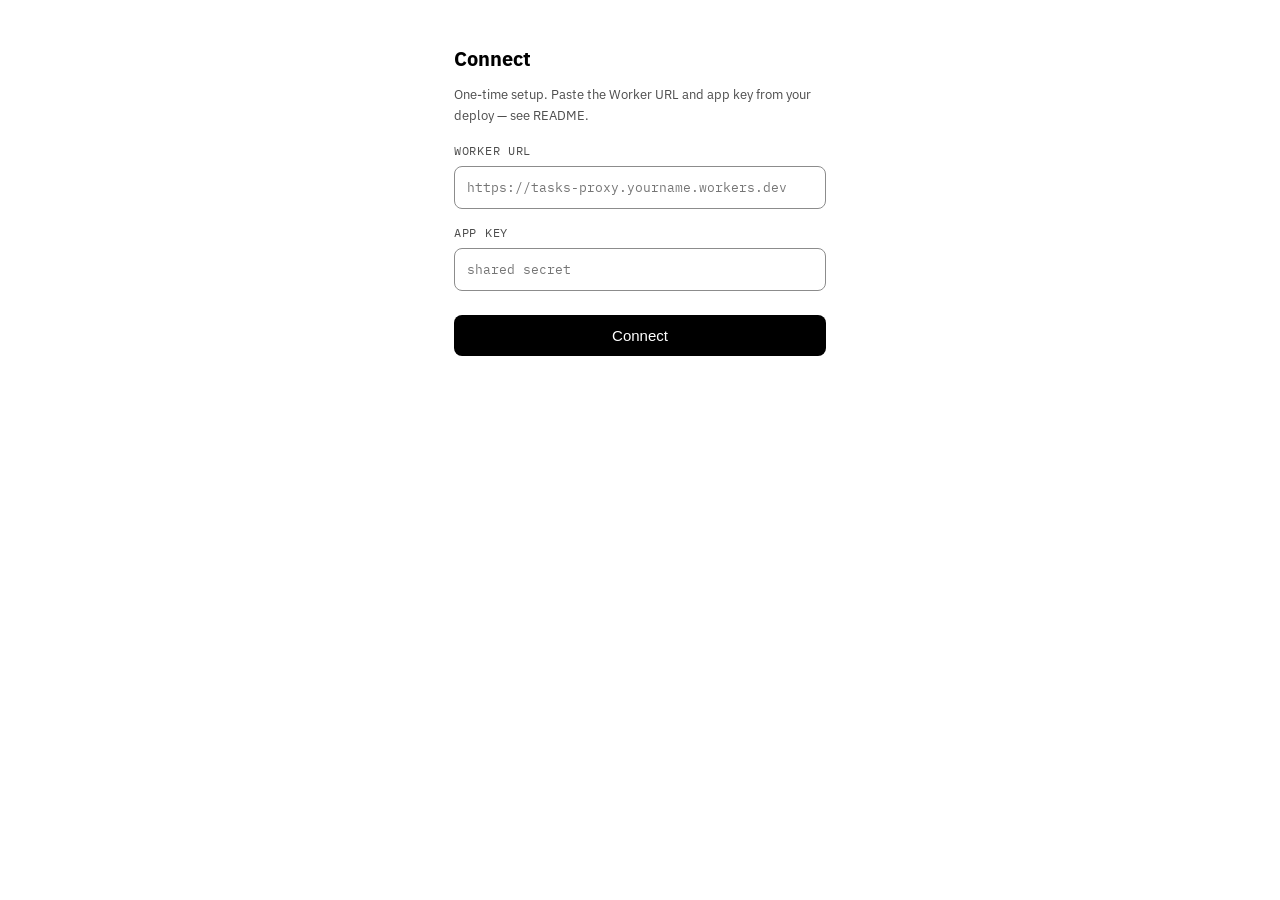
==== index.html @ 34285898 "Rename app Carpe -> Notch (sw v40) Display strings, NOTCH POINT badge and related class/identifier n" ====
<!DOCTYPE html>
<html lang="en">
<head>
<meta charset="UTF-8">
<!-- interactive-widget=resizes-content: without it Chrome/WebView defaults to
     resizes-visual, where the soft keyboard shrinks the VISUAL viewport but
     leaves the layout viewport alone — so `position: fixed; bottom: 0` pins
     behind the keyboard instead of above it. app.js also measures the
     residual inset (--kb-inset) for engines that ignore this. -->
<meta name="viewport" content="width=device-width, initial-scale=1, viewport-fit=cover, interactive-widget=resizes-content">
<title>Notch</title>
<link rel="manifest" href="manifest.json">
<link rel="icon" href="icons/icon-192.png">
<link rel="apple-touch-icon" href="icons/icon-192.png">
<meta name="apple-mobile-web-app-capable" content="yes">
<meta name="apple-mobile-web-app-status-bar-style" content="default">
<!-- 3.1: theme-color per background mode; app.js re-points these on a
     manual override (tasks-theme-v1). Values mirror the token block. -->
<meta name="theme-color" id="meta-theme-light" media="(prefers-color-scheme: light)" content="#F5F1E8">
<meta name="theme-color" id="meta-theme-dark" media="(prefers-color-scheme: dark)" content="#2C2C2C">
<link rel="stylesheet" href="carpe-kit.css">
<link rel="stylesheet" href="styles.css">
<!-- Typography: carpe-kit v2.0.0 (shared across the web apps). Self-hosted
     only (Phase 0 req 11 forbids runtime font requests): IBM Plex + Literata
     woff2 files live under the fonts folder with @font-face rules declared in
     carpe-kit.css, nothing to load from the network. -->
</head>
<body>

<div id="setup" class="setup" style="display:none">
  <h1>Connect</h1>
  <p>One-time setup. Paste the Worker URL and app key from your deploy — see README.</p>
  <label for="cfg-url">Worker URL</label>
  <input id="cfg-url" type="text" placeholder="https://tasks-proxy.yourname.workers.dev" autocapitalize="off" autocorrect="off">
  <label for="cfg-key">App key</label>
  <input id="cfg-key" type="text" placeholder="shared secret" autocapitalize="off" autocorrect="off">
  <button id="cfg-save">Connect</button>
</div>

<div id="app" style="display:none">
  <div class="topbar">
    <div class="topbar-heading">
      <div>
        <div class="date" id="today-date"></div>
        <h1><span id="view-title">All</span> <span class="count" id="task-count"></span></h1>
      </div>
      <!-- 3.1 mode override: system preference is the default; a tap pins
           cream/charcoal via localStorage (tasks-theme-v1). 3.5: now a
           flex sibling centered against the date+title block instead of
           absolutely positioned off the date line, so the icon aligns
           with the view title, not just the small date row above it. -->
      <button type="button" class="mode-toggle" id="mode-toggle" aria-label="Switch background mode"></button>
    </div>
    <div class="chips" id="view-chips"></div>
  </div>
  <div class="banner" id="offline-banner">offline — showing last synced view</div>
  <!-- 2.1: Today's Mandate Ring — replaces the Phase 3 text strip. app.js
       owns all content/visibility here (renderMandateRing()); hidden until
       a roll exists for today. -->
  <div id="mandate-ring" class="mandate-ring" role="button" tabindex="0" aria-label="Open CONCURSUS"></div>
  <main id="list"></main>
  <div class="capture">
    <div class="capture-due" id="new-due-chips">
      <button type="button" class="due-chip active" data-due="none">—</button>
      <button type="button" class="due-chip" data-due="today">Today</button>
      <button type="button" class="due-chip" data-due="tomorrow">Tmrw</button>
      <div class="due-date-wrap">
        <input id="new-due-custom" class="due-date-native" type="date" aria-label="Choose custom due date">
        <span class="due-date-placeholder" id="due-date-placeholder" aria-hidden="true">Date</span>
      </div>
    </div>
    <div class="capture-row">
      <input type="text" id="new-title" placeholder="Add a task">
      <select id="new-area">
        <option value="">Area</option>
        <option value="Church">● Church</option>
        <option value="Blibli">■ Blibli</option>
        <option value="Fitness">◆ Fitness</option>
        <option value="Family">○ Family</option>
        <option value="Personal">□ Personal</option>
      </select>
      <select id="new-priority">
        <option value="P2 - High">P2</option>
        <option value="P3 - Medium" selected>P3</option>
        <option value="P4 - Low">P4</option>
        <option value="P1 - Critical">P1</option>
      </select>
      <button id="new-add">+</button>
    </div>
  </div>

  <div id="edit-backdrop" class="edit-backdrop"></div>
  <div id="edit-sheet" class="edit-sheet" role="dialog" aria-modal="true" aria-label="Edit task" tabindex="-1">
    <div class="edit-sheet-handle" id="edit-sheet-handle"></div>
    <div class="edit-sheet-body">
      <input type="text" id="edit-title" class="edit-title-input" placeholder="Task title">

      <div class="edit-field-label">Due</div>
      <div class="capture-due" id="edit-due-chips">
        <button type="button" class="due-chip" data-due="none">—</button>
        <button type="button" class="due-chip" data-due="today">Today</button>
        <button type="button" class="due-chip" data-due="tomorrow">Tmrw</button>
        <div class="due-date-wrap">
          <input id="edit-due-custom" class="due-date-native" type="date" aria-label="Choose custom due date">
          <span class="due-date-placeholder" id="edit-due-placeholder" aria-hidden="true">Date</span>
        </div>
      </div>

      <div class="edit-field-label">Priority</div>
      <select id="edit-priority" class="edit-select">
        <option value="P1 - Critical">P1</option>
        <option value="P2 - High">P2</option>
        <option value="P3 - Medium">P3</option>
        <option value="P4 - Low">P4</option>
      </select>

      <div class="edit-field-label">Area</div>
      <select id="edit-area" class="edit-select">
        <option value="">No area</option>
        <option value="Church">● Church</option>
        <option value="Blibli">■ Blibli</option>
        <option value="Fitness">◆ Fitness</option>
        <option value="Family">○ Family</option>
        <option value="Personal">□ Personal</option>
      </select>

      <div class="edit-sheet-msg" id="edit-sheet-msg"></div>
      <div class="edit-sheet-actions">
        <button type="button" id="edit-cancel" class="edit-btn edit-btn-cancel">Cancel</button>
        <button type="button" id="edit-save" class="edit-btn edit-btn-save" disabled>Save</button>
      </div>
    </div>
  </div>
</div>

<!-- CONCURSUS view — charcoal mode surface. Hidden with the same
     display:none/block pairing as #setup/#app; app.js's tab router owns
     showing/hiding this once #app is active. -->
<main id="concursus-view" style="display:none"></main>

<!-- Bottom navigation — Navigation spec: flat floating bar, mode inversion.
     Text-only at 2 tabs per the decided scaling rule. app.js owns all
     routing logic (setActiveTab, click handlers, keyboard-hide behavior);
     this markup is the only thing index.html owns for CONCURSUS. -->
<!-- Solid backdrop behind the capture+nav stack -- see styles.css
     .bottom-scrim comment. Same visibility lifecycle as #tabbar. -->
<div class="bottom-scrim" id="bottom-scrim" style="display:none"></div>

<nav class="tabbar gn" id="tabbar" style="display:none" role="tablist" aria-label="Primary">
  <button class="tab-btn gn-item active" data-tab="tasks" role="tab" aria-selected="true">TASKS</button>
  <button class="tab-btn gn-item" data-tab="concursus" role="tab" aria-selected="false">CONCURSUS</button>
</nav>

<script src="app.js"></script>
<script src="concursus.js"></script>
</body>
</html>
---- carpe-kit.css ----
/* ══ carpe-kit v2.0.0 ═════════════════════════════════════════════════════
   The shared design system for Merrick's web apps: Carpe Tasks, NITRO,
   Netflick, Narrowkind Immersion. (v1 was nav-kit: the floating bar only.)
   Source of truth: Web_Apps/carpe-kit. COPY this file, carpe-kit.js and
   fonts/ into each app; never edit the copies. An app's own identity lives
   ONLY in its colour tokens (--gn-* and its own palette). Type, spacing,
   shape and the bar are shared. Bump the app's service-worker cache on
   every copy-in and add the font files to its precache list.

   Principles (README has the reasoning):
     1  E-ink first. Solid fills, no blur, no translucency, no motion.
     2  Hierarchy by type — size, weight, case, rules — not by colour.
     3  Four voices, one per job: Plex Sans READS (body, inputs, lists);
        Plex Sans Condensed COMMANDS (buttons, the bar, list-item names);
        Plex Mono ANNOTATES (labels, counts, dates, reps); Literata TITLES
        (page + section titles; in Narrowkind it also carries scripture,
        loaded there exactly as before).
     4  The label: Mono, 11px, uppercase, +.12em — above every section.
     5  Numbers are Mono with tabular figures, so columns never jitter.
     6  One spacing scale (4-pt), three corner sizes (0 · 8 · pill).
     7  Colour is identity, not structure: each app keeps its own palette.
     8  Offline by construction: fonts are self-hosted, never fetched.
   ═════════════════════════════════════════════════════════════════════ */

/* ── fonts: self-hosted latin subsets (OFL, see fonts/LICENSE-*) ── */
@font-face{font-family:"IBM Plex Sans";font-style:normal;font-weight:400;font-display:swap;src:url("fonts/ibm-plex-sans-latin-400-normal.woff2") format("woff2")}
@font-face{font-family:"IBM Plex Sans";font-style:italic;font-weight:400;font-display:swap;src:url("fonts/ibm-plex-sans-latin-400-italic.woff2") format("woff2")}
@font-face{font-family:"IBM Plex Sans";font-style:normal;font-weight:600;font-display:swap;src:url("fonts/ibm-plex-sans-latin-600-normal.woff2") format("woff2")}
@font-face{font-family:"IBM Plex Sans";font-style:normal;font-weight:700;font-display:swap;src:url("fonts/ibm-plex-sans-latin-700-normal.woff2") format("woff2")}
@font-face{font-family:"IBM Plex Sans Condensed";font-style:normal;font-weight:600;font-display:swap;src:url("fonts/ibm-plex-sans-condensed-latin-600-normal.woff2") format("woff2")}
@font-face{font-family:"IBM Plex Sans Condensed";font-style:normal;font-weight:700;font-display:swap;src:url("fonts/ibm-plex-sans-condensed-latin-700-normal.woff2") format("woff2")}
@font-face{font-family:"IBM Plex Mono";font-style:normal;font-weight:400;font-display:swap;src:url("fonts/ibm-plex-mono-latin-400-normal.woff2") format("woff2")}
@font-face{font-family:"IBM Plex Mono";font-style:normal;font-weight:500;font-display:swap;src:url("fonts/ibm-plex-mono-latin-500-normal.woff2") format("woff2")}
@font-face{font-family:"IBM Plex Mono";font-style:normal;font-weight:700;font-display:swap;src:url("fonts/ibm-plex-mono-latin-700-normal.woff2") format("woff2")}
@font-face{font-family:"Carpe Literata";font-style:normal;font-weight:600;font-display:swap;src:url("fonts/literata-latin-600-normal.woff2") format("woff2")}

:root {
  /* ── type: families ── */
  --ck-ui:      "IBM Plex Sans", "Helvetica Neue", Arial, sans-serif;
  --ck-display: "IBM Plex Sans Condensed", "Arial Narrow", "Helvetica Neue", sans-serif;
  --ck-data:    "IBM Plex Mono", ui-monospace, "SF Mono", Menlo, monospace;
  --ck-title:   "Carpe Literata", "Literata", Charter, Georgia, serif;

  /* ── type: scale (px) — label · meta · body · read · section · title ── */
  --ck-fs-label: 11px;
  --ck-fs-meta: 13px;
  --ck-fs-body: 15px;
  --ck-fs-read: 17px;
  --ck-fs-section: 20px;
  --ck-fs-title: 27px;
  --ck-lh-tight: 1.18;
  --ck-lh-body: 1.45;
  --ck-track-label: .12em;

  /* ── spacing: 4-pt scale ── */
  --ck-s-1: 4px;
  --ck-s-2: 8px;
  --ck-s-3: 12px;
  --ck-s-4: 16px;
  --ck-s-5: 24px;
  --ck-s-6: 32px;

  /* ── shape ── */
  --ck-r-0: 0;
  --ck-r-1: 8px;
  --ck-r-pill: 999px;
  --ck-rule: 1px;          /* hairline */
  --ck-rule-strong: 3px;   /* section rule */
}

/* ── opt-in helpers (apps may instead point their own selectors at tokens) ── */
.ck-label {
  font-family: var(--ck-data); font-weight: 500; font-size: var(--ck-fs-label);
  letter-spacing: var(--ck-track-label); text-transform: uppercase; line-height: 1.3;
}
.ck-title {
  font-family: var(--ck-title); font-weight: 600; font-size: var(--ck-fs-title);
  line-height: var(--ck-lh-tight); letter-spacing: -.005em;
}
.ck-section {
  font-family: var(--ck-title); font-weight: 600; font-size: var(--ck-fs-section);
  line-height: var(--ck-lh-tight);
}
.ck-num { font-family: var(--ck-data); font-variant-numeric: tabular-nums; }

/* ══ floating bottom bar (was nav-kit v1.0.0) ══════════════════════════
   Pattern extracted from tasks-pwa 4.0.3: measured height (carpe-kit.js →
   --gn-h), !important keyboard hide, solid scrim, .gn-clear clearance.
   Apps set only its colour tokens; type and shape come from the kit. */
:root {
  /* colour — every app overrides these six */
  --gn-bg: #2C2C2C;
  --gn-fg: #F5F1E8;
  --gn-border: transparent;
  --gn-active-bg: #F5F1E8;
  --gn-active-fg: #2C2C2C;
  --gn-active-rule: transparent; /* optional 2px underline on the active item */
  --gn-scrim: transparent;       /* page colour behind the bar; set = --bg */

  /* shape */
  --gn-radius: 999px;            /* pill; item radius derives from it */
  --gn-border-w: 1px;
  --gn-shadow: none;             /* flat by default (Tasks: no elevation) */
  --gn-inset: 12px;              /* gap to the screen edges and bottom */
  --gn-pad: 4px;                 /* bar padding around the items */
  --gn-gap: 4px;                 /* between items */
  --gn-max: 480px;               /* bar stops growing on tablets/desktop */
  --gn-item-h: 44px;             /* minimum tap target */

  /* type */
  --gn-font: var(--ck-display);
  --gn-size: 13px;
  --gn-weight: 600;
  --gn-tracking: .08em;
  --gn-case: uppercase;

  /* layering + measured height (nav-kit.js overwrites --gn-h) */
  --gn-z: 20;
  --gn-h: 54px;
}

.gn {
  position: fixed;
  left: var(--gn-inset);
  right: var(--gn-inset);
  bottom: calc(var(--gn-inset) + env(safe-area-inset-bottom));
  z-index: var(--gn-z);
  max-width: var(--gn-max);
  margin-inline: auto;
  box-sizing: border-box;
  display: flex;
  gap: var(--gn-gap);
  padding: var(--gn-pad);
  border-radius: var(--gn-radius);
  border: var(--gn-border-w) solid var(--gn-border);
  background: var(--gn-bg);
  box-shadow: var(--gn-shadow);
}

.gn-item {
  flex: 1 1 0;
  min-width: 0;
  min-height: var(--gn-item-h);
  margin: 0;
  padding: 0 10px;
  box-sizing: border-box;
  display: flex;
  align-items: center;
  justify-content: center;
  gap: 6px;
  border: 0;
  border-radius: calc(var(--gn-radius) - var(--gn-pad));
  background: transparent;
  color: var(--gn-fg);
  font: var(--gn-weight) var(--gn-size)/1.15 var(--gn-font);
  letter-spacing: var(--gn-tracking);
  text-transform: var(--gn-case);
  text-decoration: none;
  white-space: nowrap;
  cursor: pointer;
  -webkit-tap-highlight-color: transparent;
}
.gn-item svg { width: 20px; height: 20px; flex: none; }

/* active: any of the three conventions the apps already use */
.gn-item[aria-current="page"],
.gn-item[aria-current="true"],
.gn-item[aria-selected="true"],
.gn-item[aria-pressed="true"],
.gn-item.is-active {
  background: var(--gn-active-bg);
  color: var(--gn-active-fg);
  box-shadow: inset 0 -2px 0 var(--gn-active-rule);
}

/* action variant (NITRO Reroll): always filled, a little wider */
.gn-item.gn-action {
  flex-grow: 1.6;
  background: var(--gn-active-bg);
  color: var(--gn-active-fg);
}

/* thin divider between a tab group and an action */
.gn-sep {
  flex: none;
  width: var(--gn-border-w);
  margin: 8px 2px;
  background: var(--gn-fg);
  opacity: .35;
}

/* keyboard focus stays visible without colour tricks */
.gn-item:focus-visible { outline: 2px solid var(--gn-fg); outline-offset: -4px; }

/* solid backdrop from the bar's top edge down to the screen edge */
.gn-scrim {
  position: fixed;
  left: 0; right: 0; bottom: 0;
  height: calc(var(--gn-h) + var(--gn-inset) * 2 + env(safe-area-inset-bottom));
  z-index: calc(var(--gn-z) - 1);
  background: var(--gn-scrim);
  pointer-events: none;
}

/* put on whichever element scrolls, so its last row clears the bar */
.gn-clear {
  padding-bottom: calc(var(--gn-h) + var(--gn-inset) * 2 + env(safe-area-inset-bottom)) !important;
}

/* keyboard up → bar and scrim step aside (nav-kit.js toggles the class).
   !important is load-bearing: apps set display inline (tasks 4.0.3). */
html.gn-kbd .gn,
html.gn-kbd .gn-scrim { display: none !important; }
html.gn-kbd .gn-clear { padding-bottom: 16px !important; }

@media print { .gn, .gn-scrim { display: none !important; } }
---- styles.css ----
/* ===================================================================
   3.1 — TOKEN BLOCK (the only place raw hex may appear in this file)

   Three layers, per the backlog's locked architecture:
     1. primitives  — the five locked Narrowkind hues + burnt coral +
                      semantic red, plus computed derived hexes (each
                      derivation documented inline; derived values are
                      hex, not adjectives).
     2. semantic roles — --bg / --ink / --border / --accent / --overdue /
                      five --area-* accents (+ the roles this app already
                      shipped with: surface, ink-soft, amber, green).
                      Components reference roles, never primitives.
     3. mode resolution — every role carries an explicit value per
                      background mode: cream (default, below) and
                      charcoal (the two blocks at the end of this
                      section). Never mix surfaces from both modes.

   Contrast gate (run 16 Jul 2026, WCAG relative luminance):
     · every text role ≥ 4.5:1 against both --bg and --surface in its
       mode (derived tints below were solved numerically for exactly
       that bound — that is why e.g. church is #7A649C, not #7B5EA7);
     · coral is a locked hue and stays #E86441 in both modes. It misses
       4.5:1 for small text (2.94 on cream, 4.21 on charcoal), so per
       the locked ruling every coral *text* use carries font-weight 700
       — weight adjusts, hue never moves. As a UI-component color on
       charcoal it passes (4.21 ≥ 3:1); on cream the add button's 40px
       fill + cream glyph is the accepted Signature Lock exception.
     · --border is a hairline divider by the spec's own table value
       (#EAE3D4 ≈ 1.1:1 on cream) — dividers are not state-bearing and
       are exempt from the 3:1 UI-glyph bound; state-bearing 1px rules
       (active chip, focus) ride --accent instead.
   =================================================================== */
:root {
  /* -- layer 1 · primitives (Signature Lock; these never move) -- */
  --nk-cream: #F5F1E8;
  --nk-coral: #E86441;
  --nk-charcoal: #2C2C2C;
  --nk-teal: #4A6B5C;
  --nk-tan: #C9B89A;
  --nk-burnt-coral: #A9533B; /* documented Coral × Charcoal blend (2.1.1) */
  --nk-red: #B23A2E;         /* semantic red — deliberately NOT coral */

  /* primitives, derived (all computed against the contrast gate):
     cream-mode set */
  --nk-border-cream: #EAE3D4;   /* 25% tan over cream (spec table) */
  --nk-subtle-cream: #F0EADE;   /* 12.5% tan over cream — banner tint */
  --nk-church: #7A649C;         /* #7B5EA7 −25% sat, L solved to 4.51:1 on cream */
  --nk-blibli: #476E98;         /* #3A6EA5 −25% sat, L solved to 4.71:1 on cream */
  --nk-family: #99612E;         /* #C07A3A tint darkened to 4.54:1 on cream */
  --nk-amber: #8E672D;          /* #B8863A tint darkened to 4.51:1 on cream */
  --nk-soft: #6B6B66;           /* muted ink (4.75:1 on cream) */
  --nk-tan-oncream: #816B45;    /* CONCURSUS eyebrow-label fix: raw --nk-tan
                                   is only 1.72:1 on cream (fine on charcoal,
                                   6.51:1) — same tint darkened to 4.51:1 on
                                   cream, per this file's own contrast gate */
  /* charcoal-mode set — each L solved to ≥4.5:1 on #34332F (surface,
     the stricter bound; bg #2C2C2C passes a fortiori) */
  --nk-surface-charcoal: #34332F;
  --nk-border-charcoal: #5B564D; /* 30% tan over charcoal — the 2.3
                                    track-as-keyline solution, reused */
  --nk-subtle-charcoal: #3A3833;
  --nk-soft-charcoal: #A5A29D;   /* 60% cream over charcoal */
  --nk-overdue-charcoal: #DC8278;
  --nk-amber-charcoal: #C49143;
  --nk-teal-charcoal: #7AA391;
  --nk-church-charcoal: #A394BA;
  --nk-blibli-charcoal: #7C9EC1;
  --nk-family-charcoal: #CB8D53;
  --nk-personal-charcoal: #9B9B96;

  /* -- layer 2 · semantic roles, resolved for CREAM mode (default) -- */
  --bg: var(--nk-cream);
  --surface: #FFFFFF;
  --ink: var(--nk-charcoal);
  --ink-rgb: 44, 44, 44;        /* = --nk-charcoal, as an RGB triple so CONCURSUS's
                                   translucent borders/text (rgba(var(--ink-rgb), α))
                                   fade correctly in whichever mode is active */
  --ink-soft: var(--nk-soft);
  --border: var(--nk-border-cream);
  --bg-subtle: var(--nk-subtle-cream);
  --label-tan: var(--nk-tan-oncream); /* CONCURSUS eyebrow labels — cream-safe tan */
  --accent: var(--nk-coral);
  --on-accent: var(--nk-cream); /* glyphs sitting on a coral fill */
  --overdue: var(--nk-red);
  --amber: var(--nk-amber);
  --green: var(--nk-teal);
  --scrim: rgba(0, 0, 0, 0.4);
  --area-church: var(--nk-church);
  --area-blibli: var(--nk-blibli);
  --area-fitness: var(--nk-teal);
  --area-family: var(--nk-family);
  --area-personal: var(--nk-soft);

  /* -- 3.2 · motion tokens (the only place durations/curves live) -- */
  --ease-standard: cubic-bezier(0.2, 0, 0, 1);
  --dur-fast: 150ms;
  --dur-base: 200ms;
  --dur-max: 250ms;
  --dur-fill: 160ms; /* completion check-fill — the one brand moment */

  /* -- spacing scale (locked): 4px base — snap, never invent -- */
  --s-1: 4px;
  --s-2: 8px;
  --s-3: 12px;
  --s-4: 16px;
  --s-5: 24px;
  --s-6: 32px;

  --font-sans: var(--ck-ui);
  --font-mono: var(--ck-data);
}

/* -- layer 3 · mode resolution: CHARCOAL. Two entry points, one value
   set: system preference (unless manually overridden to light) and the
   manual override (tasks-theme-v1 → <html data-theme>). Keep these two
   blocks textually identical. -- */
@media (prefers-color-scheme: dark) {
  :root:not([data-theme="light"]):not([data-theme="eink"]) {
    --bg: var(--nk-charcoal);
    --surface: var(--nk-surface-charcoal);
    --ink: var(--nk-cream);
    --ink-rgb: 245, 241, 232;
    --ink-soft: var(--nk-soft-charcoal);
    --border: var(--nk-border-charcoal);
    --bg-subtle: var(--nk-subtle-charcoal);
    --label-tan: var(--nk-tan);
    --overdue: var(--nk-overdue-charcoal);
    --amber: var(--nk-amber-charcoal);
    --green: var(--nk-teal-charcoal);
    --scrim: rgba(0, 0, 0, 0.55);
    --area-church: var(--nk-church-charcoal);
    --area-blibli: var(--nk-blibli-charcoal);
    --area-fitness: var(--nk-teal-charcoal);
    --area-family: var(--nk-family-charcoal);
    --area-personal: var(--nk-personal-charcoal);
  }
}
:root[data-theme="dark"] {
  --bg: var(--nk-charcoal);
  --surface: var(--nk-surface-charcoal);
  --ink: var(--nk-cream);
  --ink-rgb: 245, 241, 232;
  --ink-soft: var(--nk-soft-charcoal);
  --border: var(--nk-border-charcoal);
  --bg-subtle: var(--nk-subtle-charcoal);
  --label-tan: var(--nk-tan);
  --overdue: var(--nk-overdue-charcoal);
  --amber: var(--nk-amber-charcoal);
  --green: var(--nk-teal-charcoal);
  --scrim: rgba(0, 0, 0, 0.55);
  --area-church: var(--nk-church-charcoal);
  --area-blibli: var(--nk-blibli-charcoal);
  --area-fitness: var(--nk-teal-charcoal);
  --area-family: var(--nk-family-charcoal);
  --area-personal: var(--nk-personal-charcoal);
}

/* -- layer 3 · mode resolution: E-INK. Third mode, and the default (see
   app.js DEFAULT_THEME) now that the daily driver is a Bigme HiBreak Pro
   B&W — an E Ink Carta panel with 16 grey levels and no hue channel at
   all.

   Why this is a mode and not a palette tweak. Every colour in this file
   is desaturated by the panel to a single grey level, and the levels the
   Signature Lock hues land on were measured, not assumed:

     Area dots     Church 6 · Blibli 6 · Fitness 6 · Family 6 · Personal 6
                   → all five identical. Spread: ZERO levels.
     Priority      P1 red 6 · P2 amber 6 · muted ink 6
                   → the whole priority ladder equals ordinary meta text.
     Accent        coral 8 vs muted ink 6 — only two levels apart, and
                   coral is LIGHTER than the text it is meant to outrank.
     Dividers      border 13 vs cream bg 14 — one level. Every rule in the
                   app sits one quantisation step from its background.

   So the fix is not "make it grey". Hue is carrying four separate
   information channels here (Area identity, domain identity, accent-vs-
   neutral, priority) and the panel has no hue channel to carry them.
   Each one is re-encoded below onto a channel the panel does have:
   SHAPE (Area and domain marks), WEIGHT (accent and priority),
   STROKE WIDTH + VALUE (ring state), and a five-step grey ramp whose
   entries are ≥3 levels apart so they survive quantisation.

   Primitives are redefined here, which the layer-1 note otherwise
   forbids. That exception is deliberate and confined to this block:
   dozens of CONCURSUS rules reference var(--nk-coral) directly rather
   than through --accent, and on a monochrome panel the honest resolution
   of "coral" IS black. Overriding the primitive fixes every one of those
   call sites at once instead of duplicating them all below.

   Contrast gate, re-run for this mode against #FFFFFF:
     · --ink       #000000  21.0:1   body text
     · --ink-soft  #4D4D4D   8.7:1   muted text — passes small-text 4.5:1
     · --border    #8C8C8C   3.5:1   UI/divider — passes the 3:1 bound,
                   up from the cream border's 1.1:1
   No text role in this mode sits below 4.5:1, so the weight-carries-coral
   exception the cream mode needs does not apply here. -- */
:root[data-theme="eink"] {
  /* the ramp: levels 0 / 5 / 8 / 12 / 15 of the panel's 16 */
  --eink-ink: #000000;
  --eink-strong: #4D4D4D;
  --eink-mid: #8C8C8C;
  --eink-faint: #C4C4C4;
  --eink-paper: #FFFFFF;

  /* primitives, resolved monochrome (see the exception note above) */
  --nk-cream: #FFFFFF;
  --nk-charcoal: #000000;
  --nk-coral: #000000;
  --nk-teal: #000000;
  --nk-red: #000000;
  --nk-burnt-coral: #000000;
  --nk-tan: #4D4D4D;

  --bg: var(--eink-paper);
  --surface: var(--eink-paper);
  --ink: var(--eink-ink);
  --ink-rgb: 0, 0, 0;
  --ink-soft: var(--eink-strong);
  --border: var(--eink-mid);
  --bg-subtle: #E4E4E4;
  --label-tan: var(--eink-strong);
  --accent: var(--eink-ink);
  --on-accent: var(--eink-paper);
  --overdue: var(--eink-ink);
  --amber: var(--eink-strong);
  --green: var(--eink-ink);

  /* A translucent black scrim dithers the whole page into noise behind
     the sheet. Wash the background out to near-paper instead; the sheet
     gets a 2px keyline below to bound it. */
  --scrim: rgba(255, 255, 255, 0.92);

  /* Identity moves to the shape marks below — every hue slot goes flat
     black so nothing depends on a distinction the panel cannot draw. */
  --area-church: var(--eink-ink);
  --area-blibli: var(--eink-ink);
  --area-fitness: var(--eink-ink);
  --area-family: var(--eink-ink);
  --area-personal: var(--eink-ink);
  --dm-intake: var(--eink-ink);
  --dm-synthesis: var(--eink-ink);
  --dm-exercise: var(--eink-ink);
  --dm-scripture: var(--eink-ink);
  --dm-family: var(--eink-ink);

  /* Motion resolves at the token layer, exactly as reduced-motion does.
     A panel that repaints in ~200-800ms cannot show a 150ms fade: it
     either drops it or smears it into a partial-refresh ghost. Zeroing
     the tokens here also collapses every JS-driven animation, because
     app.js reads these same tokens through motionMs() — playFlip, the
     completion fade-out delay, and the toast timing all go instant
     through one mechanism rather than three special cases. */
  --dur-fast: 0ms;
  --dur-base: 0ms;
  --dur-max: 0ms;
  --dur-fill: 0ms;
}

/* Reduced motion resolves at the token layer: every inventory entry
   becomes an instant state change. No partial concessions. */
@media (prefers-reduced-motion: reduce) {
  :root {
    --dur-fast: 0ms;
    --dur-base: 0ms;
    --dur-max: 0ms;
    --dur-fill: 0ms;
  }
}

* { box-sizing: border-box; }

html, body {
  margin: 0;
  padding: 0;
  background: var(--bg);
  color: var(--ink);
  font-family: var(--font-sans);
  -webkit-font-smoothing: antialiased;
}

body {
  min-height: 100vh;
  min-height: 100dvh;
  display: flex;
  flex-direction: column;
  padding-top: env(safe-area-inset-top);
  padding-bottom: env(safe-area-inset-bottom);
}

/* --- top bar --- */
.topbar {
  position: sticky;
  top: 0;
  z-index: 5;
  background: var(--bg);
  border-bottom: 1px solid var(--border);
  padding: 16px 24px 12px;
}

.topbar .date {
  font-family: var(--font-mono);
  font-size: 12px;
  letter-spacing: 0.06em;
  text-transform: uppercase;
  color: var(--ink-soft);
}

.topbar h1 {
  margin: 2px 0 0;
  font-family: var(--ck-title); /* brand moment: view title in the shared titles voice */
  font-size: var(--ck-fs-section);
  font-weight: 600;
  letter-spacing: -0.01em;
}

/* 3.5: date+title as one block, toggle as a flex sibling vertically
   centered against it — this is what actually aligns the icon with the
   view title, rather than pinning it to the small date row above. */
.topbar-heading {
  display: flex;
  align-items: center;
  justify-content: space-between;
  gap: var(--s-3);
}

/* --- area filter chips --- */
.chips {
  display: flex;
  gap: var(--s-2);
  margin-top: var(--s-3);
  overflow-x: auto;
  -webkit-overflow-scrolling: touch;
  scrollbar-width: none;
  padding-bottom: 2px;
}
.chips::-webkit-scrollbar { display: none; }

.chip {
  flex: none;
  font-family: var(--font-mono);
  font-size: 12px;
  letter-spacing: 0.02em;
  padding: var(--s-1) var(--s-3);
  border: 1px solid var(--border);
  border-radius: 999px;
  background: transparent;
  color: var(--ink-soft);
  cursor: pointer;
  transition: background-color var(--dur-fast) var(--ease-standard), color var(--dur-fast) var(--ease-standard), border-color var(--dur-fast) var(--ease-standard);
}
/* 3.1 coral restraint: active chip = coral 1px rule + coral text, never a
   fill. Bold per the contrast-gate weight ruling for coral small text. */
.chip.active {
  background: transparent;
  color: var(--accent);
  border-color: var(--accent);
  font-weight: 700;
}

.chip .badge {
  display: inline-block;
  margin-left: var(--s-2);
  min-width: 16px;
  padding: 0 4px;
  border-radius: 999px;
  background: var(--border);
  color: var(--ink);
  font-size: 12px;
  line-height: 16px;
  text-align: center;
}
.chip.active .badge {
  /* outline chip keeps the neutral badge — count is data, not accent */
  background: var(--border);
  color: var(--ink);
  font-weight: 400;
}

/* --- Area group headers (All view, backlog 1.3 / former 1.2) --- */
.area-head {
  display: flex;
  align-items: center;
  gap: 8px;
  width: 100%;
  padding: var(--s-4) var(--s-5) var(--s-2);
  border: none;
  background: transparent;
  color: var(--ink);
  font-family: var(--font-mono);
  font-size: 12px;
  letter-spacing: 0.08em;
  text-transform: uppercase;
  cursor: pointer;
  text-align: left;
}

/* 4.0.4 — the five Area silhouettes, in EVERY mode, not just e-ink.
   They were introduced as an e-ink-only substitute for hue, but the same
   marks now also appear as glyphs in the row tags and the Area picker
   (AREAS[].mark in app.js), and those have to agree with the dot in cream
   and charcoal too — a round dot beside a ■ tag would be a worse
   inconsistency than the one this replaced. Colour still carries Area in
   the colour modes; shape is now redundant reinforcement, which is the
   right way round and happens to fix colour-blind reading as well.
     Church ● filled circle    Family   ○ hollow circle
     Blibli ■ filled square    Personal □ hollow square
     Fitness ◆ filled diamond
   The e-ink block only re-points --area-* to black; the geometry is here
   and shared. */
.area-dot {
  flex: none;
  width: 10px;
  height: 10px;
  box-sizing: border-box;
  border: 2px solid var(--area-c, var(--ink-soft));
  background: var(--area-c, var(--ink-soft));
}
.a-church .area-dot { border-radius: 999px; }
.a-blibli .area-dot { border-radius: 1px; }
.a-fitness .area-dot { border-radius: 1px; transform: rotate(45deg) scale(0.82); }
.a-family .area-dot { border-radius: 999px; background: var(--bg); }
.a-personal .area-dot { border-radius: 1px; background: var(--bg); }
/* the No Area triage bucket is the absence of an Area, not a sixth one */
.a-noarea .area-dot { display: none; }

.area-head .area-name { color: var(--area-c, var(--ink)); }

.area-head .area-count {
  font-family: var(--font-mono);
  font-size: 12px;
  min-width: 18px;
  padding: 1px 5px;
  border-radius: 999px;
  border: 1px solid var(--area-c, var(--border));
  color: var(--area-c, var(--ink-soft));
  text-align: center;
}

/* the empty-group signal: "Family — 0" stays visible, muted but present */
.area-head.zero .area-name,
.area-head.zero .area-count { opacity: 0.45; }

.area-chev {
  width: 12px;
  height: 12px;
  margin-left: auto;
  color: var(--ink-soft);
  transition: transform var(--dur-fast) var(--ease-standard);
}
.area-head.collapsed .area-chev { transform: rotate(-90deg); }

.group-body.collapsed { display: none; }

/* per-Area accents — data colors, resolved per mode in the token block */
.a-church { --area-c: var(--area-church); }
.a-blibli { --area-c: var(--area-blibli); }
.a-fitness { --area-c: var(--area-fitness); }
.a-family { --area-c: var(--area-family); }
.a-personal { --area-c: var(--area-personal); }

.tag.area {
  color: var(--area-c, var(--ink-soft));
  border-color: var(--area-c, var(--border));
}

.topbar .count {
  font-family: var(--font-mono);
  color: var(--ink-soft);
  font-weight: 400;
}

/* 3.1 — background-mode override control.
   3.5 — relabeled icon-only (sun/moon): cream/charcoal is token
   vocabulary, not UI copy; the glyph reads light/dark, which is what
   users actually think. Lives in .topbar-heading now (flex sibling,
   vertically centered against date+title) instead of being absolutely
   positioned off the date line — that's what aligns it with the view
   title. Icon size is set explicitly in CSS (20px, matching the 20px
   h1 title weight) rather than relying on the SVG's own width/height
   attributes, which a too-small button previously clipped down to a
   sliver. Still no chrome — a data-tag-weight control, not a feature;
   glyph color rides --ink-soft same as the old text did, contrast
   already gated (see 3.1 token block note). */
.mode-toggle {
  flex-shrink: 0;
  display: flex;
  align-items: center;
  justify-content: center;
  width: 40px;
  height: 40px;
  padding: 0;
  border: none;
  background: transparent;
  color: var(--ink-soft);
  cursor: pointer;
}
.mode-toggle svg {
  display: block;
  width: 20px;
  height: 20px;
  flex-shrink: 0;
}

.banner {
  font-family: var(--font-mono);
  font-size: 12px;
  padding: var(--s-2) var(--s-5);
  background: var(--bg-subtle);
  color: var(--ink-soft);
  border-bottom: 1px solid var(--border);
  display: none;
}
.banner.show { display: block; }

/* --- list --- */
/* 4.0.1 — #list is NOT a scroll container, and never actually was.
   It carries flex:1, but its parent #app is display:block, so the flex
   declaration is inert and the element sizes to its full content:
   measured, scrollHeight === clientHeight (1680 === 1680). The DOCUMENT
   has always been what scrolls here.

   That left overflow-y:auto + overscroll-behavior:contain declaring a
   scroll container that can never scroll, with scroll-chaining switched
   off. Desktop Chromium passes the gesture up to the document anyway;
   nothing in the spec obliges an engine to, and on the Bigme HiBreak Pro
   (Android WebView with the vendor's own e-ink scroll handling) it does
   not — a swipe landing anywhere over the list is swallowed, so Tasks
   reads as frozen past the third row while CONCURSUS scrolls fine.

   CONCURSUS is the control case: #concursus-view is the same <main>
   element and works on that device, and the one relevant property it
   differs by is overflow — 3.9.1 set it to visible for the sticky-header
   fix. Same treatment here, same reasoning. Nothing is lost, because the
   container was never scrolling; .topbar keeps sticking to the viewport
   exactly as it does today. */
main {
  flex: 1;
  overflow: visible;
  padding-bottom: 96px;
}

.section-label {
  font-family: var(--font-mono);
  font-size: 12px;
  letter-spacing: 0.08em;
  text-transform: uppercase;
  color: var(--ink-soft);
  padding: var(--s-4) var(--s-5) var(--s-2);
}

.row {
  display: flex;
  align-items: flex-start;
  gap: var(--s-3);
  padding: var(--s-3) var(--s-5);
  border-bottom: 1px solid var(--border);
  background: var(--surface);
  transition: opacity var(--dur-max) var(--ease-standard), transform var(--dur-max) var(--ease-standard);
}

.row.done {
  opacity: 0;
  transform: translateX(12px);
}

.check {
  flex: none;
  width: 20px;
  height: 20px;
  margin-top: 2px;
  border: 1.5px solid var(--ink);
  border-radius: 3px;
  background: transparent;
  cursor: pointer;
  display: flex;
  align-items: center;
  justify-content: center;
  padding: 0;
}

.check svg {
  width: 12px;
  height: 12px;
  opacity: 0;
}

/* 3.2 completion — the one celebratory brand moment: the fill turns
   coral (--dur-fill), the glyph rides --on-accent. */
.check {
  color: var(--on-accent);
  transition: background-color var(--dur-fill) var(--ease-standard), border-color var(--dur-fill) var(--ease-standard);
}
.check.checking { background: var(--accent); border-color: var(--accent); }
.check.checking svg { opacity: 1; }

.row-body { flex: 1; min-width: 0; }

.row-title {
  font-size: 15px;
  line-height: 1.4;
  word-break: break-word;
}

.row-meta {
  margin-top: 4px;
  display: flex;
  gap: 8px;
  align-items: center;
  flex-wrap: wrap;
}

.tag {
  font-family: var(--font-mono);
  font-size: 12px;
  letter-spacing: 0.02em;
  padding: 2px var(--s-2);
  border: 1px solid var(--border);
  border-radius: 3px;
  color: var(--ink-soft);
}

.tag.p1 { color: var(--overdue); border-color: var(--overdue); }
.tag.p2 { color: var(--amber); border-color: var(--amber); }
.tag.due-overdue { color: var(--overdue); border-color: var(--overdue); }
.tag.due-escalated { font-weight: 700; }

/* Empty-state voice lines are a brand moment: slab, body size. */
.empty {
  padding: 64px var(--s-5); /* 64 = 2 × --s-6 */
  text-align: center;
  color: var(--ink-soft);
  font-family: var(--nk-slab);
  font-size: 15px;
}

/* --- quick capture --- */
.capture {
  position: fixed;
  left: 0;
  right: 0;
  bottom: 0;
  z-index: 10;
  background: var(--surface);
  border-top: 1px solid var(--border);
  padding: var(--s-3) var(--s-3) calc(var(--s-3) + env(safe-area-inset-bottom));
}

/* backlog 1.5: due-date quick-add. Compact chips, not a date picker as the
   primary control — capture stays one-thumb (1.4 principle). The calendar
   chip opens the native <input type="date"> for arbitrary dates only.
   FIX (post-ship, 15 Jul): this row originally had no overflow handling,
   so it visibly broke — chip text clipped ("Too", "Tmi") at real phone
   widths. Same scrollable-row structure as .chips above, which is
   field-tested and doesn't have this problem. */
.capture-due {
  display: flex;
  gap: var(--s-2);
  margin-bottom: var(--s-2);
  overflow-x: auto;
  -webkit-overflow-scrolling: touch;
  scrollbar-width: none;
  position: relative;
}
.capture-due::-webkit-scrollbar { display: none; }

/* FIX v2 (post-ship, 15 Jul, correct root cause): the real bug was a
   selector collision, not overflow or the date-input hiding technique.
   .capture button (specificity 0,1,1) outranks .due-chip (0,1,0), so the
   pre-existing 40x40/20px button rule below — written when the + button
   was the only <button> in .capture — was silently overriding every size
   property this rule sets, on every due chip. That's what actually forced
   each chip into a 40x40 box and clipped the text. Explicit sizing here
   plus scoping that old rule to #new-add (below) fixes it for real. */
.due-chip {
  flex: 0 0 auto;
  width: auto;
  height: auto;
  min-width: max-content;
  white-space: nowrap;
  font-family: var(--font-mono);
  font-size: 12px;
  letter-spacing: 0.02em;
  padding: var(--s-2) var(--s-3);
  border: 1px solid var(--border);
  border-radius: 8px;
  background: transparent;
  color: var(--ink-soft);
  line-height: 1.2;
  cursor: pointer;
  transition: background-color var(--dur-fast) var(--ease-standard), color var(--dur-fast) var(--ease-standard), border-color var(--dur-fast) var(--ease-standard);
}
.due-chip.active {
  background: transparent;
  color: var(--accent);
  border-color: var(--accent);
  font-weight: 700;
}
/* FIX v4 (post-ship, 15 Jul): both the off-screen input (v3a) and the
   invisible-overlay-on-a-label input (v3b) failed on iOS WebKit/Brave —
   the browser refuses to reliably open a picker for a transparent or
   off-screen date control, disguised or not. Three attempts at hiding
   a native iOS date control cost more than the feature is worth right
   now. This is a real, visible native date input — plain, not pretty,
   but it can't silently fail to open because there's nothing to fail:
   the user taps the actual control they can see. Confirmed working
   on-device 15 Jul; debug outline and build stamp removed in v9.
   FIX v5 (post-ship, 15 Jul): the "blank until picked" state read as a
   broken/unlabeled box, not intentional restraint — <input type="date">
   doesn't support the placeholder attribute in any browser, so there was
   never any affordance telling the user what the field was for. .due-
   date-wrap overlays a real, visible "Date" label (pointer-events:none,
   so taps pass through to the input underneath) that app.js hides once
   a value is actually picked. */
.due-date-wrap {
  position: relative;
  flex: 0 0 108px;
}
.capture-due .due-date-native {
  position: static;
  display: block;
  width: 108px;
  min-width: 108px;
  height: 34px;
  margin: 0;
  padding: 4px 6px;
  opacity: 1;
  pointer-events: auto;
  border: 1px solid var(--border);
  border-radius: 8px;
  outline: none !important;
  background: transparent;
  color: var(--ink-soft);
  font-family: var(--font-mono);
  font-size: 12px;
  -webkit-appearance: auto;
  appearance: auto;
}
.capture-due .due-date-native:focus {
  border-color: var(--accent); /* focus = coral outline */
}
.due-date-native.active {
  border-color: var(--accent);
  color: var(--accent);
  font-weight: 700;
}

.due-date-placeholder {
  position: absolute;
  left: 7px;
  top: 50%;
  transform: translateY(-50%);
  font-family: var(--font-mono);
  font-size: 12px;
  color: var(--ink-soft);
  opacity: 0.55;
  pointer-events: none;
}
.due-date-placeholder.hidden { display: none; }

.capture-row {
  display: flex;
  gap: 8px;
  align-items: center;
}

.capture input[type="text"] {
  flex: 1;
  min-width: 0;
  border: 1px solid var(--border);
  border-radius: 8px;
  padding: var(--s-3) var(--s-3);
  font-size: 15px;
  font-family: var(--font-sans);
  background: var(--bg);
  color: var(--ink);
}
.capture input[type="text"]:focus { outline: none; border-color: var(--accent); }

.capture select {
  flex: none;
  max-width: 84px;
  border: 1px solid var(--border);
  border-radius: 8px;
  padding: var(--s-3) var(--s-2);
  font-family: var(--font-mono);
  font-size: 12px;
  background: var(--bg);
  color: var(--ink-soft);
  text-overflow: ellipsis;
}

/* BUG-08: Area select now shows text labels, not emoji-only — keep it from
   crowding the title input on a 375px viewport (iPhone SE class) */
#new-area { max-width: 92px; }

/* FIX v2 (15 Jul): was `.capture button` — matched every <button> in
   .capture, including the due chips, and its higher specificity silently
   overrode their sizing. Scoped to the add button only. */
/* 3.1 coral restraint: the add button is the ONE solid coral surface
   per screen. Coral is invitation, not alarm. */
.capture #new-add {
  flex: none;
  width: 40px;
  height: 40px;
  border-radius: 8px;
  border: none;
  background: var(--accent);
  color: var(--on-accent);
  font-size: 20px;
  line-height: 1;
  cursor: pointer;
}
.capture #new-add:disabled { opacity: 0.4; }

/* --- setup screen --- */
.setup {
  padding: var(--s-6) var(--s-5);
  max-width: 420px;
  margin: 0 auto;
}
.setup h1 { font-size: 20px; margin-bottom: 4px; }
.setup p { color: var(--ink-soft); font-size: 13px; line-height: 1.6; }
.setup label {
  display: block;
  font-family: var(--font-mono);
  font-size: 12px;
  text-transform: uppercase;
  letter-spacing: 0.06em;
  color: var(--ink-soft);
  margin-top: var(--s-4);
  margin-bottom: var(--s-2);
}
.setup input {
  width: 100%;
  border: 1px solid var(--border);
  border-radius: 8px;
  padding: var(--s-3) var(--s-3);
  font-size: 13px;
  font-family: var(--font-mono);
  background: var(--surface);
}
.setup button {
  margin-top: var(--s-5);
  width: 100%;
  padding: var(--s-3);
  border: none;
  border-radius: 8px;
  background: var(--ink);
  color: var(--bg);
  font-size: 15px;
  cursor: pointer;
}

/* --- edit sheet (backlog 1.6): tap a row body to reschedule/retag it.
   Half-height bottom sheet over a dimming backdrop — same fixed-to-viewport
   pattern as .capture, just above it in stacking order. Save is the sheet's
   only coral element (3.1 restraint); Cancel/backdrop/swipe stay neutral. */
.edit-backdrop {
  position: fixed;
  inset: 0;
  z-index: 20;
  background: var(--scrim);
  opacity: 0;
  pointer-events: none;
  transition: opacity var(--dur-base) var(--ease-standard);
}
.edit-backdrop.show {
  opacity: 1;
  pointer-events: auto;
}

.edit-sheet {
  position: fixed;
  left: 0;
  right: 0;
  bottom: 0;
  z-index: 21;
  background: var(--surface);
  border-top: 1px solid var(--border);
  border-radius: 16px 16px 0 0;
  max-height: 60vh;
  display: flex;
  flex-direction: column;
  transform: translateY(100%);
  transition: transform var(--dur-max) var(--ease-standard);
  /* 3.1: shadow removed — thin rules, no boxes/shadows (Signature Lock);
     the backdrop already provides separation. */
}
.edit-sheet.show { transform: translateY(0); }
@media (prefers-reduced-motion: reduce) {
  .edit-sheet, .edit-backdrop { transition: none; }
}

.edit-sheet-handle {
  flex: none;
  width: 36px;
  height: 4px;
  margin: var(--s-3) auto var(--s-1);
  border-radius: 999px;
  background: var(--border);
  cursor: grab;
  touch-action: none; /* the only element swipe-to-dismiss listens on */
}

/* background scroll lock while the sheet is open */
body.sheet-open { overflow: hidden; }

.edit-sheet-body {
  overflow-y: auto;
  padding: var(--s-2) var(--s-5) calc(var(--s-5) + env(safe-area-inset-bottom));
}

.edit-title-input {
  width: 100%;
  margin-bottom: var(--s-4);
  border: 1px solid var(--border);
  border-radius: 8px;
  padding: var(--s-3) var(--s-3);
  font-size: 15px;
  font-family: var(--font-sans);
  background: var(--bg);
  color: var(--ink);
}
.edit-title-input:focus { outline: none; border-color: var(--accent); }

.edit-field-label {
  margin-bottom: var(--s-2);
  font-family: var(--font-mono);
  font-size: 12px;
  letter-spacing: 0.06em;
  text-transform: uppercase;
  color: var(--ink-soft);
}

#edit-due-chips { margin-bottom: var(--s-4); }

.edit-select {
  width: 100%;
  margin-bottom: var(--s-4);
  border: 1px solid var(--border);
  border-radius: 8px;
  padding: var(--s-3) var(--s-3);
  font-family: var(--font-mono);
  font-size: 13px;
  background: var(--bg);
  color: var(--ink);
}

.edit-sheet-msg {
  min-height: 16px;
  margin-bottom: 4px;
  font-size: 12px;
  color: var(--ink-soft); /* neutral status ("Saving…") */
}
.edit-sheet-msg.error { color: var(--overdue); } /* validation / failed-save */

.edit-sheet-actions {
  display: flex;
  gap: var(--s-3);
  margin-top: var(--s-1);
}
.edit-btn {
  flex: 1;
  padding: 12px;
  border-radius: 8px;
  font-size: 15px;
  cursor: pointer;
  border: 1px solid var(--border);
  background: transparent;
  color: var(--ink);
}
/* Save is the sheet's only coral element (3.1 restraint) — and now it is
   actually coral, not semantic red pressed into accent duty. */
.edit-btn-save {
  border: none;
  background: var(--accent);
  color: var(--on-accent);
}
.edit-btn-save:disabled { opacity: 0.4; cursor: default; }

.row-body { cursor: pointer; }

/* movement feedback toast ("Saved · moved out of Workday") */
.toast {
  position: fixed;
  left: 50%;
  bottom: calc(100px + env(safe-area-inset-bottom));
  z-index: 30;
  transform: translate(-50%, 8px);
  background: var(--ink);
  color: var(--bg);
  font-family: var(--font-mono);
  font-size: 12px;
  white-space: nowrap;
  padding: var(--s-2) var(--s-4);
  border-radius: 999px;
  opacity: 0;
  pointer-events: none;
  transition: opacity var(--dur-base) var(--ease-standard), transform var(--dur-base) var(--ease-standard);
}
.toast.show { opacity: 1; transform: translate(-50%, 0); }

/* (The old ad-hoc dark block that lived here is gone — charcoal mode is
   resolved in the 3.1 token block at the top of this file.) */

/* Typography now comes from carpe-kit v2.0.0 (carpe-kit.css, loaded before
   this file): IBM Plex Sans / Condensed / Mono and Literata titles, all
   self-hosted in ./fonts, so the "no runtime font requests" rule holds.
   The Signature Lock font pair (Playfair Display + Roboto Slab) was
   retired in 4.2.0 for the shared family; the --nk-serif / --nk-slab
   tokens below keep their roles and now point at the kit's voices. */

/* ===================================================================
   CONCURSUS integration — Phase 1/2 (Signature Lock)
   Variable-driven capture/nav stack per the revised graft decision:
   never hardcode pixel offsets carried over from the archived snapshot.

   --nk-tabbar-h and --capture-h are computed below from this file's own
   real v5 component rules (box-model math: padding + border + an
   assumed ~1.15 default line-height for unset-line-height text), not
   copied from the roadmap doc's 56px/170px and not a bare guess either.
   The residual uncertainty is real browser line-height rounding on
   iOS Safari, which this math can't see — confirm both numbers against
   the actual rendered bar at 320/375/390px before merging, but they
   should already be close.
   =================================================================== */
:root {
  /* 3.1: the --nk-* color primitives that used to be declared here moved
     to the token block at the top of this file (single source; zero raw
     hex outside it). Layout/typography variables stay where they were. */

  /* 2.1.1 — locked mandate domain color map. Semantic anchors: Intake =
     health/nourishment, Synthesis = thought/ink, Exercise = energy,
     Scripture = parchment, Family = relational warmth. Burnt coral is a
     documented Coral × Charcoal blend, not a new hue family (Signature
     Lock). Reuse this exact map in today's ring, the 2.3 seven-day rings,
     domain totals, and highlighted diagnosis rows — never invent a
     surface-local variant. If a color collapses against its background,
     adjust keyline/opacity in that surface's rules, not these hues.
     3.1 regression contract: these five resolve to the exact same hex
     values as before the token migration — the ring is pixel-identical. */
  --dm-intake: var(--nk-teal);      /* #4A6B5C */
  --dm-synthesis: var(--nk-charcoal); /* #2C2C2C */
  --dm-exercise: var(--nk-coral);   /* #E86441 */
  --dm-scripture: var(--nk-tan);    /* #C9B89A */
  --dm-family: var(--nk-burnt-coral); /* #A9533B — burnt coral */

  --nk-serif: var(--ck-title);   /* was Playfair Display — titles voice */
  --nk-slab: var(--ck-display);   /* was Roboto Slab — commands voice */

  /* Floating nav bar, inset 12px each side. Height = .tabbar's own 4px+4px
     padding, plus .tab-btn's tallest rendered height: 12px+10px padding +
     2px border-bottom + ~14px text line box (12px font * ~1.15) = 38px.
     8 + 38 = 46px. */
  /* 4.0.3: these two are now FALLBACKS ONLY — app.js measures the real
     rendered heights with a ResizeObserver and overwrites both on the
     root element. The box-model arithmetic below was never verified on a
     device (its own comment said so) and was wrong: the bar renders 50px
     in cream and 52px in e-ink, not 46px, leaving ~6px of clearance to
     the capture bar. Any font substitution, larger line-height or border
     change eats that and the nav lands on top of the task input. Nothing
     downstream should trust a hardcoded height again. */
  --nk-tabbar-h: 52px;

  /* Capture bar's own rendered height with FLAT bottom padding (see the
     .capture override below — floating capture no longer needs its own
     safe-area padding, the nav bar's position already reserves that).
     10px pad-top + 34px .capture-due row (governed by .due-date-native's
     explicit height:34px, taller than a .due-chip) + 8px margin-bottom
     + 42px .capture-row (governed by #new-title: 11px+11px padding +
     2px border + ~18px text line box from font-size:15px) + 10px flat
     pad-bottom = 104px. */
  /* 3.1 recompute after the spacing snap (11px pads → 12px, flat bottom
     10px → 12px): 12px pad-top + 34px .capture-due row (still governed by
     .due-date-native's explicit height:34px) + 8px margin-bottom + 44px
     .capture-row (#new-title: 12px+12px padding + 2px border + ~18px text
     line box) + 12px flat pad-bottom = 110px. */
  --capture-h: 110px;
}

/* --- bottom navigation: carpe-kit v2.0.0 (flat floating pill, mode inversion) ---
   Shape, type, spacing and behaviour live in carpe-kit.css (shared with NITRO,
   Netflick and Narrowkind; copied in, never edited here). This file only
   sets the look through --gn-* tokens. Tasks keeps its OWN height
   measurement and keyboard handling in app.js (syncStackMetrics and the
   keyboard-open class) because the capture bar stacks on those numbers,
   so carpe-kit.js is deliberately not loaded here. */
:root {
  --nk-tabbar-inset: var(--gn-inset);
  --gn-max: none;                       /* match the full-width capture bar */
  --gn-bg: var(--nk-charcoal);          /* cream (Tasks) tab -> charcoal bar */
  --gn-fg: var(--nk-cream);
  --gn-border: rgba(245, 241, 232, 0.14);
  --gn-active-bg: var(--nk-cream);
  --gn-active-fg: var(--nk-charcoal);
  --gn-active-rule: var(--nk-coral);    /* thin coral rule — the only permitted accent element */
  --gn-z: 20;
}
/* This inversion only holds while CONCURSUS is actually charcoal, which is
   now only true in dark mode (CONCURSUS follows the light/dark toggle same
   as Tasks — see #concursus-view below). In light mode CONCURSUS renders
   cream just like Tasks, so the nav should stay in its default charcoal
   state instead of flipping to cream and blending into the page. Same
   two-entry-point duplication as the --bg/--ink dark tokens above.
   With nav-kit the inversion is a token swap, not a restyle. */
@media (prefers-color-scheme: dark) {
  html:not([data-theme="light"]):not([data-theme="eink"]) body.concursus-active .tabbar {
    --gn-bg: var(--nk-cream); --gn-fg: var(--nk-charcoal);
    --gn-active-bg: var(--nk-charcoal); --gn-active-fg: var(--nk-cream);
    --gn-border: rgba(44, 44, 44, 0.14);
  }
  html:not([data-theme="light"]):not([data-theme="eink"]) body.concursus-active .bottom-scrim { background: var(--nk-charcoal); }
}
html[data-theme="dark"] body.concursus-active .tabbar {
  --gn-bg: var(--nk-cream); --gn-fg: var(--nk-charcoal);
  --gn-active-bg: var(--nk-charcoal); --gn-active-fg: var(--nk-cream);
  --gn-border: rgba(44, 44, 44, 0.14);
}
html[data-theme="dark"] body.concursus-active .bottom-scrim { background: var(--nk-charcoal); }
/* Nav spec: hide the bar while the keyboard is up so capture rides the
   keyboard alone (app.js toggles this class from a visualViewport listener). */
/* 4.0.3: !important is load-bearing here, not laziness. showApp() and
   setActiveTab() set .tabbar's and .bottom-scrim's display as INLINE
   styles (element.style.display = "flex"/"block"), and an inline
   declaration outranks every selector. So both of these rules have been
   dead since they were written — the nav pill never actually hid while
   the keyboard was up, which is why the task input ended up underneath
   it. Either these get !important or showApp() stops writing display
   inline; !important is the smaller, safer change and the comment is
   here so the next reader knows which it is. */
body.keyboard-open .tabbar { display: none !important; }
/* Capture alone goes full-width to bottom:0 with the keyboard up (no side
   insets, unlike the nav pill), so the scrim has nothing to backstop and
   would just be a stray solid block -- hide it alongside the nav. */
body.keyboard-open .bottom-scrim { display: none !important; }

/* --- capture bar: docked above the floating nav, variable-driven --- */
/* Overrides the base `.capture { bottom: 0 }` rule above — this is the
   graft-time change flagged in Phase 0: capture no longer sits flush to
   the viewport edge, it stacks above the nav bar with the same inset. */
.capture {
  bottom: calc(var(--nk-tabbar-inset) + var(--nk-tabbar-h) + var(--nk-tabbar-inset) + env(safe-area-inset-bottom));
  /* BUG FIX: the base .capture rule (declared earlier in this file) sets
     padding-bottom to `calc(10px + env(safe-area-inset-bottom))`, which
     made sense when capture sat flush against the physical bottom edge.
     Now that it floats above the nav bar, that safe-area clearance is
     already reserved by the nav's own `bottom` offset above -- keeping
     it here as well would reserve the safe-area inset TWICE (once in
     this element's own height via padding, once in how far up it
     floats). Flatten it back to a plain 10px so --capture-h's own math
     above stays correct. */
  padding-bottom: 10px;
}
/* 4.0.3: bottom:0 assumed the layout viewport shrinks for the keyboard.
   Under interactive-widget=resizes-visual it does not, so the bar pinned
   behind the keyboard. --kb-inset is the measured residual (0 when the
   viewport meta above is honoured). z-index outranks .tabbar (20) as a
   belt-and-braces: the nav is display:none here, but if that ever fails
   the input must still win, because being hidden by the nav is exactly
   the failure this fixes. */
body.keyboard-open .capture { bottom: var(--kb-inset, 0px); z-index: 21; }

main {
  /* +16px safety margin over the computed stack height -- the box-model
     math above was derived from source CSS, not a device measurement, so
     a small buffer costs nothing but protects against exactly the "list
     content peeking behind the nav" symptom if that math runs slightly
     short in practice. */
  padding-bottom: calc(var(--capture-h) + var(--nk-tabbar-inset) + var(--nk-tabbar-h) + var(--nk-tabbar-inset) + env(safe-area-inset-bottom) + 16px);
}

/* Solid backdrop behind the whole capture+nav stack. The floating pill nav
   is intentionally inset 12px with rounded corners (roadmap nav spec) --
   that leaves gaps where whatever is BEHIND it shows through. This
   guarantees that's always plain page background, never a scrolled task
   row, independent of whether the height variables above are pixel-exact. */
.bottom-scrim {
  position: fixed;
  left: 0;
  right: 0;
  bottom: 0;
  z-index: 9; /* below .capture (10) and .tabbar (20), above #list content */
  height: calc(var(--capture-h) + var(--nk-tabbar-inset) + var(--nk-tabbar-h) + var(--nk-tabbar-inset) + env(safe-area-inset-bottom) + 16px);
  background: var(--bg);
  pointer-events: none;
}
/* CONCURSUS has no capture/add-task bar (#app, which owns .capture, is
   display:none while this tab is active) -- the scrim only ever needs to
   backstop the floating nav pill's rounded-corner insets here, not the
   110px --capture-h clearance too. Left as-is, that unused capture height
   showed up as a dead solid-color gap between the last card and the nav.
   Scrim itself stays (still needed to guarantee scrolled cards never peek
   through the pill's inset gaps), just sized to nav-only clearance. */
body.concursus-active .bottom-scrim {
  height: calc(var(--nk-tabbar-inset) + var(--nk-tabbar-h) + var(--nk-tabbar-inset) + env(safe-area-inset-bottom) + 16px);
}

/* ===== CONCURSUS tab — follows the same --bg/--ink theme toggle as the
   Tasks page (previously hardcoded to always-charcoal; see the
   dark-mode-only nav overrides above for the corresponding nav-bar fix) ===== */
#concursus-view {
  min-height: 100dvh;
  background: var(--bg);
  color: var(--ink);
  font-family: var(--nk-slab);
  /* .cc-headbar and .cc-body (below) now own their own padding, mirroring
     .topbar/#list -- this view no longer sets its own. */
  /* 3.9.1 — THE sticky-header fix. This element is a <main>, so the
     generic `main { overflow-y: auto }` rule (Tasks-list scrolling, line
     ~394) applied here too. An overflow:auto ancestor becomes the
     scrollport position:sticky sticks to — and since this view never
     scrolls itself (it grows; the DOCUMENT scrolls), .cc-headbar was
     sticking to a box that never moves, i.e. visibly not sticking at
     all. Tasks never hit this because .topbar is a SIBLING of main#list,
     not inside it. overflow:visible makes the viewport the scrollport
     again, exactly like the Tasks topbar. */
  overflow: visible;
  /* Also neutralize the generic main padding rules (96px base +
     capture-stack calc at ~line 1057) that silently re-applied here —
     .cc-body owns this view's bottom clearance now. */
  padding: 0;
}

/* 3.8: CONCURSUS's header (date, ROLL n, weekly review + its one-line
   diagnosis) previously scrolled away with everything else -- Tasks'
   .topbar freezes in place (position:sticky) while #list scrolls under
   it, and CONCURSUS had no equivalent split. Same sticky mechanism here,
   same z-index/background/border-bottom chrome as .topbar, so it reads
   as the same kind of surface. concursus.js appends state.date/CONCURSUS/
   the mode-toggle/ROLL line/NOTCH badge/weekly review into this container;
   only the cards + non-negotiables accordions go in .cc-body below. */
.cc-headbar {
  position: sticky;
  top: 0;
  z-index: 5;
  background: var(--bg);
  border-bottom: 1px solid var(--border);
  padding: 24px 20px 16px;
}
.cc-headbar-row {
  display: flex;
  align-items: center;
  gap: var(--s-3);
}
/* .cc-title (h1) is block-level, so giving this wrapper flex:1 makes the
   title stretch to the row's full available width (row minus the toggle),
   which keeps its own border-bottom divider a near-full-width rule instead
   of shrinking to just the text -- same visual as before, now just sharing
   the row with the toggle button instead of stacking above it. */
.cc-heading { flex: 1; min-width: 0; }

/* 3.9.2 — scrolled-down collapse (class toggled by concursus.js's scroll
   listener). The full pinned header is too tall once you're actually
   working the cards, so past the threshold everything except the seven
   rings and the mode toggle hides, and those two lay out as one compact
   row: rings stretch (order 1), toggle rides at their right (order 2 —
   DOM order has the toggle's row first, flex order swaps them visually).
   display:none (not opacity/height) so the pinned bar actually gives the
   space back. Expanding again on scroll-up restores the full header. */
.cc-headbar.collapsed {
  display: flex;
  align-items: center;
  gap: var(--s-3);
  padding-top: 8px;
  padding-bottom: 8px;
}
.cc-headbar.collapsed .cc-heading,
.cc-headbar.collapsed .cc-roll-line,
.cc-headbar.collapsed .cc-notch,
.cc-headbar.collapsed .wk-kicker,
.cc-headbar.collapsed .wk-more,
.cc-headbar.collapsed .wk-diagnosis,
.cc-headbar.collapsed .wk-detail { display: none; }
.cc-headbar.collapsed .wk {
  flex: 1;
  min-width: 0;
  margin: 0;
  order: 1;
}
.cc-headbar.collapsed .cc-headbar-row {
  flex: none;
  order: 2;
}

/* The scrollable body: cards, non-negotiables, and (ungoverned) the
   roll-stage. Same capture-less bottom clearance this view already had --
   CONCURSUS never renders .capture (#app, which owns it, is display:none
   on this tab), so it only needs to clear the floating nav, not the 110px
   --capture-h on top of it. */
.cc-body {
  padding: 20px 20px calc(var(--nk-tabbar-inset) + var(--nk-tabbar-h) + var(--nk-tabbar-inset) + env(safe-area-inset-bottom) + 16px);
}
.cc-kicker {
  font-size: 11px;
  letter-spacing: 0.14em;
  text-transform: uppercase;
  color: var(--label-tan);
}
.cc-title {
  font-family: var(--nk-serif);
  font-weight: 700;
  font-size: 30px;
  margin: 2px 0 18px;
  padding-bottom: 12px;
  border-bottom: 1px solid var(--nk-tan);
}
.cc-die-icon {
  width: 84px;
  margin: 4px auto 12px;
}
.cc-die-icon svg {
  display: block;
  width: 100%;
  height: auto;
  fill: none;
  stroke: var(--nk-coral);
  stroke-width: 2.5;
  stroke-linejoin: round;
  stroke-linecap: round;
  opacity: 0.85;
}
.cc-ungoverned { font-size: 14px; font-style: italic; opacity: 0.8; text-align: center; }
.cc-roll-btn {
  display: block;
  width: 100%;
  margin: 18px 0 10px;
  padding: 16px;
  border: 1px solid var(--nk-coral);
  border-radius: 8px;
  background: transparent;
  color: var(--nk-coral);
  font-family: var(--nk-slab);
  font-size: 14px;
  letter-spacing: 0.12em;
  cursor: pointer;
}
.cc-manual-row { display: flex; gap: 8px; margin-top: 8px; }
.cc-manual-input {
  flex: 1;
  background: transparent;
  border: 1px solid rgba(var(--ink-rgb), 0.25);
  border-radius: 8px;
  padding: 10px 12px;
  color: var(--ink);
  font-family: var(--nk-slab);
  font-size: 14px;
}
.cc-manual-btn {
  border: 1px solid rgba(var(--ink-rgb), 0.25);
  border-radius: 8px;
  background: transparent;
  color: var(--ink);
  font-family: var(--nk-slab);
  font-size: 12px;
  letter-spacing: 0.1em;
  padding: 0 16px;
  cursor: pointer;
}
.cc-manual-error {
  margin: 6px 0 0;
  font-size: 12px;
  color: var(--nk-coral);
}
.cc-roll-line { display: flex; align-items: baseline; gap: 12px; margin-bottom: 14px; }
.cc-roll-num { font-family: var(--nk-serif); font-size: 22px; font-weight: 700; }
.cc-roll-count { font-size: 13px; color: var(--label-tan); }
.cc-reroll {
  margin-left: auto;
  background: none;
  border: none;
  color: rgba(var(--ink-rgb), 0.45);
  font-family: var(--nk-slab);
  font-size: 12px;
  text-decoration: underline;
  cursor: pointer;
}
/* NOTCH badge: flat coral border — no glow, per the Signature Lock */
.cc-notch {
  border: 1px solid var(--nk-coral);
  border-radius: 8px;
  color: var(--nk-coral);
  font-family: var(--nk-slab);
  font-size: 13px;
  letter-spacing: 0.12em;
  text-align: center;
  padding: 12px;
  margin-bottom: 14px;
}
.cc-card {
  display: block;
  width: 100%;
  text-align: left;
  background: transparent;
  border: 1px solid rgba(var(--ink-rgb), 0.2);
  border-radius: 8px;
  padding: 14px 16px;
  margin-bottom: 10px;
  color: var(--ink);
  cursor: pointer;
}
.cc-card.done { border-color: var(--nk-teal); }
.cc-card-top { display: flex; justify-content: space-between; margin-bottom: 6px; }
.cc-card-domain {
  font-size: 11px;
  letter-spacing: 0.14em;
  text-transform: uppercase;
  color: var(--label-tan);
}
.cc-card-check { font-size: 11px; letter-spacing: 0.1em; color: rgba(var(--ink-rgb), 0.4); }
.cc-card.done .cc-card-check { color: var(--nk-teal); }
.cc-card-name { font-family: var(--nk-serif); font-size: 18px; font-weight: 500; }
.cc-card-detail { font-size: 13px; font-weight: 300; margin-top: 4px; line-height: 1.5; opacity: 0.85; }
.cc-card-link {
  display: inline-block;
  margin-top: 8px;
  color: var(--nk-coral);
  font-size: 12px;
  letter-spacing: 0.06em;
  text-decoration: none;
  border-bottom: 1px solid var(--nk-coral);
}
.cc-nonneg {
  margin-top: 20px;
  border: 1px solid rgba(var(--ink-rgb), 0.2);
  border-radius: 8px;
}
.cc-nonneg-summary {
  padding: 14px 16px;
  color: var(--nk-coral);
  font-size: 11px;
  letter-spacing: 0.12em;
  cursor: pointer;
}
.cc-nonneg-list { border-top: 1px solid rgba(var(--ink-rgb), 0.2); }
.cc-nonneg-item {
  display: grid;
  grid-template-columns: 76px 1fr;
  gap: 12px;
  padding: 12px 16px;
  border-bottom: 1px solid rgba(var(--ink-rgb), 0.12);
  font-size: 12px;
  line-height: 1.5;
}
.cc-nonneg-item:last-child { border-bottom: 0; }
.cc-nonneg-label { color: var(--label-tan); }
.cc-nonneg-text { opacity: 0.8; }
.cc-overlay {
  position: fixed;
  inset: 0;
  z-index: 30;
  background: var(--scrim); /* full-screen modal backdrop — stays a neutral
    dark scrim in both themes, same token used for the app's other overlays */
  display: flex;
  align-items: center;
  justify-content: center;
  padding: 24px;
}
.cc-overlay-panel {
  background: var(--nk-cream);
  color: var(--nk-charcoal);
  border-radius: 8px;
  padding: 24px;
  max-width: 340px;
  font-family: var(--nk-slab);
}
.cc-overlay-title { font-family: var(--nk-serif); font-size: 20px; margin: 0 0 8px; }
.cc-overlay-body { font-size: 13.5px; line-height: 1.6; margin: 0 0 18px; }
.cc-overlay-confirm {
  width: 100%;
  padding: 13px;
  border: 1px solid var(--nk-coral);
  border-radius: 8px;
  background: transparent;
  color: var(--nk-coral);
  font-family: var(--nk-slab);
  font-size: 13px;
  letter-spacing: 0.1em;
  cursor: pointer;
}
.cc-overlay-confirm:disabled { opacity: 0.4; cursor: default; }
.cc-overlay-cancel {
  width: 100%;
  margin-top: 8px;
  padding: 12px;
  border: none;
  border-radius: 8px;
  background: var(--nk-charcoal);
  color: var(--nk-cream);
  font-family: var(--nk-slab);
  font-size: 13px;
  cursor: pointer;
}

/* ===================================================================
   2.3 — Weekly Mandate Review, rendered inside #concursus-view (charcoal
   surface). Same locked 2.1.1 domain map as today's ring — no
   surface-local hue variants. Charcoal (Synthesis) and Warm tan
   (Scripture) get their definition from the light track behind each arc
   (track stroke wider than the arc = a keyline halo), which is the
   sanctioned fix: keyline/opacity, never the hue assignment.
   =================================================================== */
/* Placement (revised 16 Jul): directly below the roll line on governed
   days, above the domain cards — read the pattern, then do the work.
   On the ungoverned surface it still follows the roll stage. */
.wk { margin: 6px 0 26px; }
.wk-kicker {
  font-family: var(--font-mono);
  font-size: 11px;
  letter-spacing: 0.14em;
  color: rgba(var(--ink-rgb), 0.55);
  display: flex;
  justify-content: space-between;
  align-items: baseline;
  margin-bottom: 12px;
}
.wk-notch { color: var(--nk-coral); }

.wk-days {
  display: flex;
  justify-content: space-between;
  gap: 2px;
}
.wk-day {
  flex: 1 1 0;
  min-width: 0;
  background: transparent;
  border: none;
  padding: 2px 0;
  color: rgba(var(--ink-rgb), 0.55);
  font-family: var(--font-mono);
  font-size: 9.5px;
  letter-spacing: 0.04em;
  text-transform: uppercase;
  cursor: pointer;
  border-radius: 6px;
}
.wk-day svg { width: 100%; max-width: 40px; height: auto; display: block; margin: 0 auto 3px; }
.wk-day.today { color: var(--ink); }
.wk-day.selected { background: rgba(var(--ink-rgb), 0.08); }
/* Person-highlight (tap a FAMILY person): assigned days hold, others recede. */
.wk-day.mute-day { opacity: 0.3; }

/* Track = neutral state AND keyline: wider than the arc so every domain
   color — including charcoal-on-charcoal — reads with a light halo. */
.wk-track {
  fill: none;
  stroke: rgba(var(--ink-rgb), 0.16);
  stroke-width: 8;
}
.wk-seg {
  fill: none;
  stroke-width: 5.5;
  opacity: 0.28; /* incomplete = domain color, restrained, over the track */
}
.wk-seg.done { opacity: 1; }
/* Domain-highlight (tap a domain total): matching color/position holds
   across all seven rings, everything else recedes. State (done vs not)
   stays legible inside the highlight. */
.wk-seg.mute { opacity: 0.06; }

/* Totals disclosure — collapsed by default; the rings + diagnosis carry
   the signal, the x/7 chips (and highlight lenses) are drill-down. */
.wk-more { margin-top: 10px; }
.wk-more-summary {
  font-family: var(--font-mono);
  font-size: 10.5px;
  letter-spacing: 0.14em;
  color: rgba(var(--ink-rgb), 0.45);
  cursor: pointer;
  list-style: none;
}
.wk-more-summary::-webkit-details-marker { display: none; }
.wk-more-summary::before { content: "▸ "; }
.wk-more[open] .wk-more-summary::before { content: "▾ "; }

.wk-totals {
  display: flex;
  flex-wrap: wrap;
  gap: 6px;
  margin-top: 10px;
}
.wk-total {
  border: 1px solid rgba(var(--ink-rgb), 0.2);
  border-radius: 6px;
  background: transparent;
  color: rgba(var(--ink-rgb), 0.8);
  font-family: var(--font-mono);
  font-size: 10.5px;
  letter-spacing: 0.05em;
  text-transform: uppercase;
  padding: 5px 8px;
  cursor: pointer;
  white-space: nowrap;
}
.wk-total[aria-pressed="true"] {
  border-color: var(--ink);
  color: var(--ink);
}
.wk-total .ring-dot { opacity: 1; }
/* The 2.1.1 dot map works on charcoal for teal/coral/tan/burnt-coral;
   Synthesis charcoal gets a keyline box instead of a hue change. */
.wk-total .ring-dot.dom-synthesis,
.wk-detail .ring-dot.dom-synthesis {
  box-shadow: 0 0 0 1px rgba(var(--ink-rgb), 0.45);
}

.wk-family {
  display: flex;
  align-items: center;
  gap: 6px;
  margin-top: 8px;
}
.wk-family-label {
  font-family: var(--font-mono);
  font-size: 10.5px;
  letter-spacing: 0.14em;
  color: rgba(var(--ink-rgb), 0.55);
}

.wk-diagnosis {
  font-family: var(--nk-slab);
  font-size: 13px;
  font-weight: 300;
  line-height: 1.6;
  color: rgba(var(--ink-rgb), 0.85);
  margin: 14px 0 0;
}

.wk-detail {
  border: 1px solid rgba(var(--ink-rgb), 0.2);
  border-radius: 8px;
  padding: 12px 14px;
  margin-top: 12px;
}
.wk-detail-head {
  font-family: var(--font-mono);
  font-size: 11px;
  letter-spacing: 0.1em;
  text-transform: uppercase;
  color: rgba(var(--ink-rgb), 0.55);
  margin-bottom: 8px;
}
.wk-detail-row {
  display: flex;
  align-items: baseline;
  gap: 8px;
  font-family: var(--font-mono);
  font-size: 12px;
  padding: 3px 0;
  color: rgba(var(--ink-rgb), 0.8);
}
.wk-detail-row .wk-detail-state { margin-left: auto; }
.wk-detail-row.done { color: var(--ink); }

/* ===================================================================
   Phase 3 — Roll-to-Tasks projection, rendered inside the Tasks (cream)
   surface. Uses the Signature Lock coral token as the one accent, same
   restraint rule as everywhere else: outline/text accent, never a filled
   body except the NOTCH state on the strip.
   =================================================================== */

/* 2.1 — Today's Mandate Ring: hidden (display:none, no "show" class) until
   a roll exists today -- toggled by app.js's renderMandateRing(). One
   segmented donut + direct labels; replaces the old text strip. Same coral
   pill container as before: it is the tap-to-CONCURSUS affordance. */
.mandate-ring {
  display: none;
  align-items: center;
  gap: 14px;
  margin: 0 var(--s-5) 4px; /* 3.1: tracks the app gutter (20 → 24 snap) so
     the ring stays flush with rows; the ring's internal geometry, colors,
     and opacity grammar are untouched (2.1.1 regression contract) */
  padding: 10px 14px;
  border: 1px solid var(--nk-coral);
  border-radius: 8px;
  background: transparent;
  cursor: pointer;
}
.mandate-ring.show { display: flex; }

.ring-svg {
  flex: none;
  width: 56px;
  height: 56px;
}
/* 2.1.1 — domain color semantics. Two arcs per segment: a neutral track
   underneath (always), and a domain-colored arc on top whose OPACITY
   carries state — completed = full domain color, incomplete = the same
   domain color at restrained opacity over the track. State never rides on
   a hue swap, so grayscale keeps the done/undone distinction and the
   labels/glyphs still carry state without any color at all. */
.ring-track {
  fill: none;
  stroke: var(--border);
  stroke-width: 7;
}
.ring-seg {
  fill: none;
  stroke-width: 7;
  opacity: 0.28;
}
.ring-seg.done { opacity: 1; }
.dom-intake { stroke: var(--dm-intake); }
.dom-synthesis { stroke: var(--dm-synthesis); }
.dom-exercise { stroke: var(--dm-exercise); }
.dom-scripture { stroke: var(--dm-scripture); }
.dom-family { stroke: var(--dm-family); }
/* One-shot fill-in on a confirmed completion write (class applied by
   renderMandateRing only on the false→true render). Opacity only — no
   layout properties, no bounce, quiet easing, inside the 160–220ms band. */
.ring-seg.just-done { animation: ring-fill var(--dur-base) ease-out; }
@keyframes ring-fill {
  from { opacity: 0.28; }
  to { opacity: 1; }
}

/* 2.1.1 — legend dots: the same domain map on the labels, same opacity
   state rule as the segments. Color accelerates recognition; the ✓/—
   glyph and the container's accessible name still carry state alone. */
.ring-dot {
  display: inline-block;
  width: 7px;
  height: 7px;
  border-radius: 1px;
  margin-right: 4px;
  vertical-align: baseline;
  background: currentColor;
  opacity: 0.28;
}
.ring-dot.done { opacity: 1; }
.ring-dot.dom-intake { background: var(--dm-intake); }
.ring-dot.dom-synthesis { background: var(--dm-synthesis); }
.ring-dot.dom-exercise { background: var(--dm-exercise); }
.ring-dot.dom-scripture { background: var(--dm-scripture); }
.ring-dot.dom-family { background: var(--dm-family); }

.ring-count {
  font-family: var(--font-mono);
  font-size: 13px;
  letter-spacing: 0.02em;
  fill: var(--ink);
}

.ring-body { min-width: 0; }
.ring-legend {
  display: flex;
  flex-wrap: wrap;
  gap: 3px 10px;
}
.ring-label {
  font-family: var(--font-mono);
  font-size: 10.5px;
  letter-spacing: 0.06em;
  text-transform: uppercase;
  color: var(--ink-soft);
  white-space: nowrap;
}
.ring-label.done { color: var(--ink); }
.ring-label-state { color: var(--nk-coral); }
.ring-label:not(.done) .ring-label-state { color: var(--ink-soft); }

/* NOTCH renders at 5/5 only — mode inversion, same brand moment as the
   old notch strip: filled coral, cream ink, segments and labels invert. */
.ring-notch {
  margin-top: 4px;
  font-family: var(--font-mono);
  font-size: 12px;
  letter-spacing: 0.04em;
  color: var(--nk-coral);
}
.mandate-ring.notch {
  background: var(--nk-coral);
  border-color: var(--nk-coral);
}
/* NOTCH only exists at 5/5 — every segment is done, so no diagnosis is
   being read off this state; the full-cream inversion (over the domain
   map) is deliberate and keeps Exercise's coral from vanishing into the
   coral fill. */
.mandate-ring.notch .ring-seg.done { stroke: var(--nk-cream); }
.mandate-ring.notch .ring-track { stroke: rgba(245, 241, 232, 0.35); }
.mandate-ring.notch .ring-dot { background: var(--nk-cream); }
.mandate-ring.notch .ring-count { fill: var(--nk-cream); }
.mandate-ring.notch .ring-label,
.mandate-ring.notch .ring-label.done,
.mandate-ring.notch .ring-label-state,
.mandate-ring.notch .ring-notch { color: var(--nk-cream); }

@media (prefers-reduced-motion: reduce) {
  .ring-seg.just-done { animation: none; }
}

.concursus-group-label { color: var(--nk-coral); }

.concursus-row { background: var(--surface); }

/* Persistent checked state, distinct from .check.checking (the transient
   fade-before-removal animation Notion completions use) -- CONCURSUS rows
   never get removed, they just stay checked. */
.check.checked { background: var(--ink); border-color: var(--ink); color: var(--bg); }
.check.checked svg { opacity: 1; }

.row-eyebrow {
  font-family: var(--font-mono);
  font-size: 10.5px;
  letter-spacing: 0.08em;
  text-transform: uppercase;
  color: var(--nk-coral);
  margin-bottom: 3px;
}
.row-detail {
  font-size: 13px;
  line-height: 1.45;
  color: var(--ink-soft);
  margin-top: 4px;
}
.concursus-row.completed .row-title { text-decoration: line-through; opacity: 0.55; }
.concursus-row.completed .row-detail { opacity: 0.5; }
.concursus-row.completed .row-eyebrow { opacity: 0.6; }

.row-link {
  display: inline-block;
  margin-top: 6px;
  font-size: 12.5px;
  color: var(--nk-coral);
  text-decoration: none;
  border-bottom: 1px solid var(--nk-coral);
}

/* CONCURSUS tab's own fail-closed mandate-resolution error (req 13) */
.cc-error {
  border: 1px solid var(--nk-coral);
  border-radius: 8px;
  padding: 14px 16px;
  margin-top: 8px;
  color: var(--nk-coral);
  font-size: 13px;
  line-height: 1.5;
}

/* ===================================================================
   E-INK component layer — the four hue-carried channels, re-encoded.

   The token block above resolves colour. It cannot resolve MEANING: four
   information channels in this app were riding hue, and a 16-grey panel
   has no hue to ride. Each is moved to a channel the panel does have.

     Area identity     → SHAPE (five silhouettes)
     Domain identity   → SHAPE (the same five marks, reused)
     Ring/arc state    → STROKE WIDTH + VALUE (was opacity 0.28 vs 1)
     Accent, priority  → WEIGHT + INVERSION (was coral / red / amber)

   Everything here is scoped to :root[data-theme="eink"] and is inert in
   cream and charcoal mode. Nothing above this line was edited.
   =================================================================== */

/* --- 1 · AREA IDENTITY -------------------------------------------------
   Shape is the strongest channel this panel has: it survives quantisation
   intact, needs no dithering, and stays unambiguous at 10px. Three
   outlines × two fills covers five Areas with one spare.
     Church  ● filled circle       Family    ○ hollow circle
     Blibli  ■ filled square       Personal  □ hollow square
     Fitness ◆ filled diamond
   The same five marks are reused for the CONCURSUS domains in §2, so both
   surfaces speak one vocabulary instead of two. */
/* 4.0.4: the Area silhouettes moved to the base .area-dot rules — they
   are shared by all three modes now. Nothing needed here: --area-* is
   already re-pointed to black in the token block above, and the hollow
   variants fill with var(--bg), which resolves to paper. */

:root[data-theme="eink"] .area-head .area-count { border-color: var(--eink-mid); color: var(--eink-strong); }
/* the empty-group signal was opacity 0.45, which dithers into noise —
   same "muted but present" reading, carried by a grey step instead */
:root[data-theme="eink"] .area-head.zero .area-name,
:root[data-theme="eink"] .area-head.zero .area-count { opacity: 1; color: var(--eink-mid); }

/* --- 2 · DOMAIN IDENTITY: the same five marks on the ring legend ------ */
:root[data-theme="eink"] .ring-dot {
  width: 9px;
  height: 9px;
  box-sizing: border-box;
  opacity: 1;
  margin-right: 5px;
  background: var(--ink);
  border: 2px solid var(--ink);
}
:root[data-theme="eink"] .ring-dot.dom-intake { border-radius: 999px; }
:root[data-theme="eink"] .ring-dot.dom-synthesis { border-radius: 1px; }
:root[data-theme="eink"] .ring-dot.dom-exercise { border-radius: 1px; transform: rotate(45deg) scale(0.82); }
:root[data-theme="eink"] .ring-dot.dom-scripture { border-radius: 999px; background: var(--bg); }
:root[data-theme="eink"] .ring-dot.dom-family { border-radius: 1px; background: var(--bg); }
:root[data-theme="eink"] .wk-total .ring-dot.dom-synthesis,
:root[data-theme="eink"] .wk-detail .ring-dot.dom-synthesis { box-shadow: none; }

/* --- 3 · RING STATE ----------------------------------------------------
   Deliberately NOT dash patterns. Domain identity on the arcs is already
   carried by fixed position (Intake → Synthesis → Exercise → Scripture →
   Family, 12 o'clock clockwise) and by the adjacent legend, and the arcs
   are only ~28px long — five dash patterns would read as mush at that
   length AND collide with the state signal, since a dashed black arc and
   a solid black arc would then differ for two unrelated reasons.
   So the dash channel stays unused and state takes the strongest reading
   available: an empty slot is a light hairline track, a complete one is a
   solid black band. Weight and value both change at once. */
:root[data-theme="eink"] .ring-track { stroke: var(--eink-faint); stroke-width: 7; }
:root[data-theme="eink"] .ring-seg { stroke: var(--ink); stroke-width: 0; opacity: 1; }
:root[data-theme="eink"] .ring-seg.done { stroke-width: 7; }
:root[data-theme="eink"] .ring-seg.just-done { animation: none; }
:root[data-theme="eink"] .ring-label { color: var(--eink-strong); font-size: 11.5px; }
:root[data-theme="eink"] .ring-label.done { color: var(--ink); font-weight: 700; }
:root[data-theme="eink"] .ring-label-state,
:root[data-theme="eink"] .ring-label:not(.done) .ring-label-state { color: inherit; }
:root[data-theme="eink"] .mandate-ring { border-width: 2px; }
/* NOTCH keeps its inversion — it is small, earned, and only ever renders
   at 5/5. The translucent cream track would dither on black, so it takes
   a solid mid grey instead. */
:root[data-theme="eink"] .mandate-ring.notch .ring-track { stroke: #666666; }

/* --- 4 · ACCENT & PRIORITY: weight and inversion, not hue -------------
   Measured: P1 red, P2 amber and ordinary muted text all land on grey
   level 6 — the entire priority ladder collapses into the metadata around
   it. Rebuilt as a three-rung ladder the panel can actually draw:
   inverted fill > 2px keyline + bold > 1px hairline. */
:root[data-theme="eink"] .chip { border-color: var(--eink-mid); color: var(--eink-strong); }
:root[data-theme="eink"] .chip.active { border: 2px solid var(--ink); color: var(--ink); font-weight: 700; }
:root[data-theme="eink"] .chip .badge { background: var(--eink-faint); color: var(--ink); }
:root[data-theme="eink"] .due-chip { border-color: var(--eink-mid); color: var(--eink-strong); }
:root[data-theme="eink"] .due-chip.active { border: 2px solid var(--ink); color: var(--ink); font-weight: 700; }
:root[data-theme="eink"] .capture-due .due-date-native { border-color: var(--eink-mid); color: var(--eink-strong); }

:root[data-theme="eink"] .tag { border-color: var(--eink-mid); color: var(--eink-strong); }
:root[data-theme="eink"] .tag.p1 { background: var(--ink); border-color: var(--ink); color: var(--bg); font-weight: 700; }
:root[data-theme="eink"] .tag.p2 { border: 2px solid var(--ink); color: var(--ink); font-weight: 700; }
:root[data-theme="eink"] .tag.due-overdue { border: 2px solid var(--ink); color: var(--ink); font-weight: 700; }
:root[data-theme="eink"] .tag.due-escalated { background: var(--ink); border-color: var(--ink); color: var(--bg); }

/* disabled was opacity 0.4 — a dithered ghost of a control. A flat mid
   grey fill reads as "not now" without the noise. */
:root[data-theme="eink"] .capture #new-add:disabled,
:root[data-theme="eink"] .edit-btn-save:disabled { opacity: 1; background: var(--eink-mid); }
:root[data-theme="eink"] .check { border-width: 2px; }

/* --- 5 · SURFACES ------------------------------------------------------
   The nav pill was a solid charcoal bar with 55%-opacity cream labels: on
   e-ink that is dithered grey on black, the worst combination the panel
   offers. Inverted to paper + keyline, which also removes the single
   largest dark fill in the app (dark fills are where ghosting lives). */
:root[data-theme="eink"] {
  --gn-bg: var(--bg); --gn-fg: var(--ink); --gn-border: var(--ink); --gn-border-w: 2px;
  --gn-active-bg: var(--ink); --gn-active-fg: var(--bg); --gn-active-rule: transparent;
}
:root[data-theme="eink"] .edit-sheet { border: 2px solid var(--ink); }
:root[data-theme="eink"] .edit-sheet-handle { background: var(--eink-mid); }
:root[data-theme="eink"] .cc-overlay-panel { border: 2px solid var(--ink); }
:root[data-theme="eink"] .toast {
  background: var(--bg);
  color: var(--ink);
  border: 2px solid var(--ink);
  opacity: 1;
  transform: translate(-50%, 0);
}
:root[data-theme="eink"] .banner {
  background: var(--bg);
  border-bottom: 2px solid var(--ink);
  color: var(--ink);
  font-weight: 500;
}
:root[data-theme="eink"] .cc-card,
:root[data-theme="eink"] .cc-nonneg,
:root[data-theme="eink"] .wk-detail,
:root[data-theme="eink"] .cc-manual-input,
:root[data-theme="eink"] .cc-manual-btn,
:root[data-theme="eink"] .wk-total { border-color: var(--eink-mid); }
:root[data-theme="eink"] .cc-nonneg-list,
:root[data-theme="eink"] .cc-nonneg-item { border-color: var(--eink-faint); }
:root[data-theme="eink"] .cc-card.done { border: 2px solid var(--ink); }
:root[data-theme="eink"] .cc-roll-btn,
:root[data-theme="eink"] .cc-notch,
:root[data-theme="eink"] .cc-overlay-confirm { border-width: 2px; font-weight: 700; }

/* --- 6 · WEEKLY REVIEW ARCS: same state grammar as §3 ----------------- */
:root[data-theme="eink"] .wk-track { stroke: var(--eink-faint); stroke-width: 8; }
:root[data-theme="eink"] .wk-seg { stroke: var(--ink); stroke-width: 0; opacity: 1; }
:root[data-theme="eink"] .wk-seg.done { stroke-width: 5.5; }
/* the highlight lens muted to opacity 0.06 — invisible on this panel.
   A muted-but-complete arc keeps its width and drops to faint instead. */
:root[data-theme="eink"] .wk-seg.mute { stroke: var(--eink-faint); }
:root[data-theme="eink"] .wk-day { color: var(--eink-strong); font-size: 10.5px; }
:root[data-theme="eink"] .wk-day.today { color: var(--ink); font-weight: 700; }
:root[data-theme="eink"] .wk-day.selected { background: transparent; outline: 2px solid var(--ink); }
:root[data-theme="eink"] .wk-day.mute-day { opacity: 1; color: var(--eink-faint); }
:root[data-theme="eink"] .wk-kicker,
:root[data-theme="eink"] .wk-family-label { color: var(--eink-strong); }
:root[data-theme="eink"] .wk-more-summary,
:root[data-theme="eink"] .wk-total { font-size: 11.5px; color: var(--eink-strong); }
:root[data-theme="eink"] .wk-total[aria-pressed="true"] { border: 2px solid var(--ink); color: var(--ink); font-weight: 700; }
:root[data-theme="eink"] .wk-diagnosis { color: var(--ink); }
:root[data-theme="eink"] .wk-detail-row { color: var(--eink-strong); }
:root[data-theme="eink"] .wk-detail-row.done { color: var(--ink); font-weight: 700; }

/* --- 7 · TYPOGRAPHY & THE OPACITY SWEEP -------------------------------
   Two systemic problems. First, `antialiased` thins glyph stems and the
   panel then dithers the grey fringe, which reads as fuzz rather than as
   smoothing — subpixel-antialiased keeps the stems solid. Second, this
   file used fractional opacity as a state channel in about a dozen places
   (0.85, 0.55, 0.45, 0.4, 0.3, 0.28, 0.06); every one of those becomes a
   dither pattern. Each is restated as an explicit step on the grey ramp.
   Small mono labels also go up ~1px: 9.5–11px muted type is the first
   thing to disappear on a 6.13" panel. */
:root[data-theme="eink"] body { -webkit-font-smoothing: subpixel-antialiased; }
:root[data-theme="eink"] .row-title { font-size: 15.5px; }
:root[data-theme="eink"] .cc-kicker,
:root[data-theme="eink"] .cc-card-domain,
:root[data-theme="eink"] .row-eyebrow { font-size: 12px; color: var(--eink-strong); }
:root[data-theme="eink"] .cc-card-name { font-weight: 700; }
:root[data-theme="eink"] .cc-card-detail,
:root[data-theme="eink"] .cc-nonneg-text,
:root[data-theme="eink"] .cc-ungoverned { opacity: 1; color: var(--eink-strong); }
:root[data-theme="eink"] .cc-reroll,
:root[data-theme="eink"] .cc-card-check { color: var(--eink-strong); }
:root[data-theme="eink"] .cc-card.done .cc-card-check { color: var(--ink); font-weight: 700; }
:root[data-theme="eink"] .cc-die-icon svg { opacity: 1; }
:root[data-theme="eink"] .concursus-row.completed .row-title { opacity: 1; color: var(--eink-strong); }
:root[data-theme="eink"] .concursus-row.completed .row-detail,
:root[data-theme="eink"] .concursus-row.completed .row-eyebrow { opacity: 1; color: var(--eink-mid); }

/* carpe-kit v2.0.0: Plex Sans Condensed ships no italic, so an italic line
   inheriting the commands voice would be a synthesized slant. Italic prose
   reads in Plex Sans, which has a real italic. */
.cc-ungoverned { font-family: var(--ck-ui); }
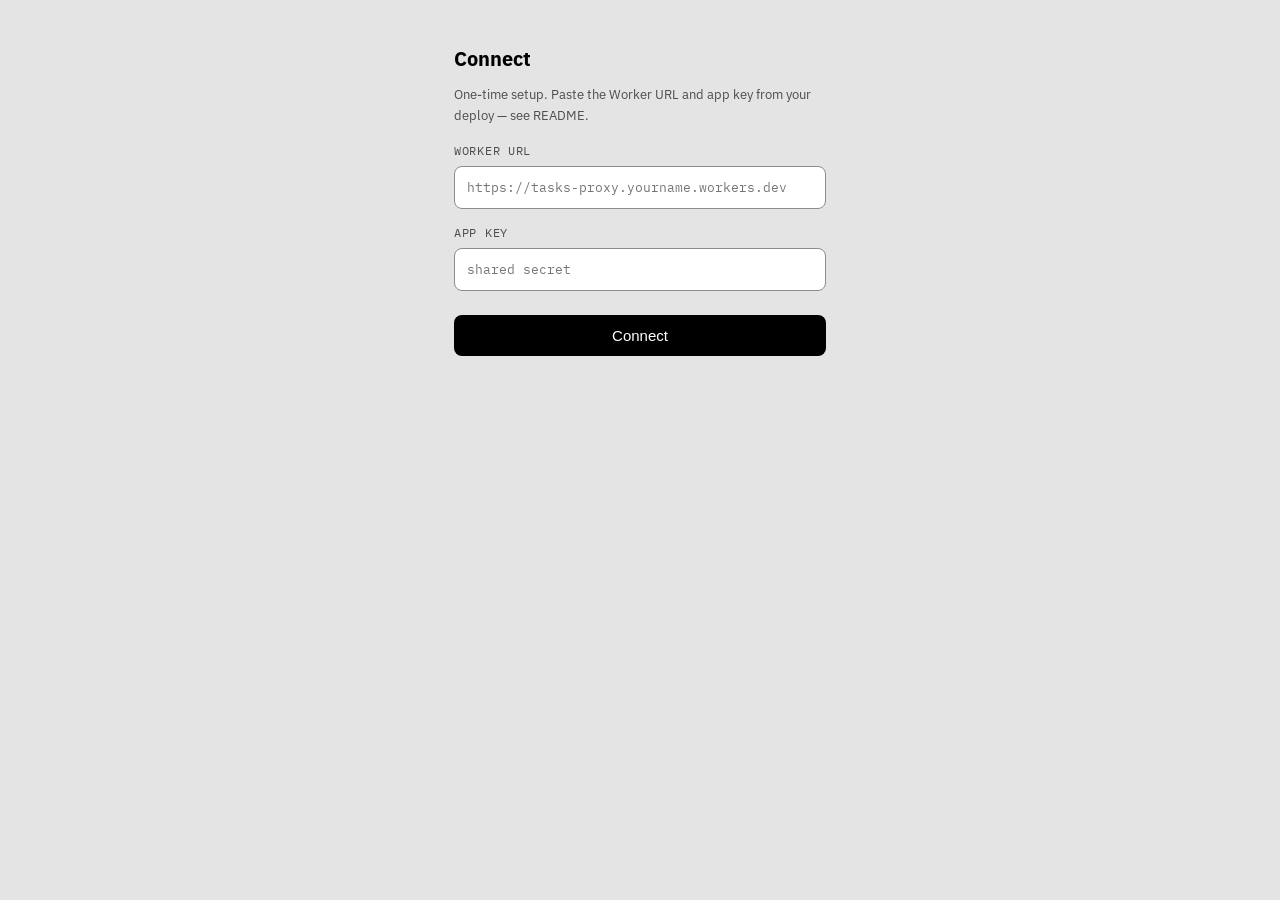
==== commit 97129a22: "4.6: JOURNAL tab (month/week/day, type + ink), Worker v11, vault mirror, Android shell (sw v51) - jo" ====
--- a/index.html
+++ b/index.html
@@ -11,7 +11,7 @@
 <title>Notch</title>
 <link rel="manifest" href="manifest.json">
 <link rel="icon" href="icons/icon-192.png">
-<link rel="apple-touch-icon" href="icons/icon-192.png">
+<link rel="apple-touch-icon" href="icons/apple-touch-icon.png">
 <meta name="apple-mobile-web-app-capable" content="yes">
 <meta name="apple-mobile-web-app-status-bar-style" content="default">
 <!-- 3.1: theme-color per background mode; app.js re-points these on a
@@ -138,8 +138,16 @@
      showing/hiding this once #app is active. -->
 <main id="concursus-view" style="display:none"></main>
 
+<!-- 4.4 CALENDAR — the monthly log (month grid + day log + add event).
+     calendar.js renders everything inside; app.js's tab router shows it. -->
+<main id="calendar-view" style="display:none"></main>
+
+<!-- 4.6 JOURNAL — monthly / weekly / daily bullet-journal spreads, typed or
+     handwritten. journal.js renders everything inside; app.js routes. -->
+<main id="journal-view" style="display:none"></main>
+
 <!-- Bottom navigation — Navigation spec: flat floating bar, mode inversion.
-     Text-only at 2 tabs per the decided scaling rule. app.js owns all
+     Text-only (4.6: four tabs; the e-ink/narrow CSS tightens tracking so they fit at 360px). app.js owns all
      routing logic (setActiveTab, click handlers, keyboard-hide behavior);
      this markup is the only thing index.html owns for CONCURSUS. -->
 <!-- Solid backdrop behind the capture+nav stack -- see styles.css
@@ -148,10 +156,14 @@
 
 <nav class="tabbar gn" id="tabbar" style="display:none" role="tablist" aria-label="Primary">
   <button class="tab-btn gn-item active" data-tab="tasks" role="tab" aria-selected="true">TASKS</button>
+  <button class="tab-btn gn-item" data-tab="calendar" role="tab" aria-selected="false">CALENDAR</button>
+  <button class="tab-btn gn-item" data-tab="journal" role="tab" aria-selected="false">JOURNAL</button>
   <button class="tab-btn gn-item" data-tab="concursus" role="tab" aria-selected="false">CONCURSUS</button>
 </nav>
 
 <script src="app.js"></script>
 <script src="concursus.js"></script>
+<script src="calendar.js"></script>
+<script src="journal.js"></script>
 </body>
 </html>
--- a/styles.css
+++ b/styles.css
@@ -2028,3 +2028,663 @@
    inheriting the commands voice would be a synthesized slant. Italic prose
    reads in Plex Sans, which has a real italic. */
 .cc-ungoverned { font-family: var(--ck-ui); }
+
+/* 4.3 — AGENDA · TODAY (calendar mirror, read-only). Mono time column,
+   plain title; past meetings recede, the current one carries the accent
+   rule. No checkbox: meetings aren't tasks. */
+.agenda-group-label { display: flex; justify-content: space-between; gap: var(--s-3); }
+.agenda-stale { text-transform: none; letter-spacing: 0; opacity: 0.8; }
+.agenda-row { align-items: baseline; }
+.agenda-time {
+  flex: none;
+  width: 44px;
+  font-family: var(--font-mono);
+  font-size: 12.5px;
+  line-height: 1.4;
+  color: var(--ink-soft);
+  display: flex;
+  flex-direction: column;
+}
+.agenda-time span { font-size: 11px; opacity: 0.7; }
+.agenda-row.past .row-title,
+.agenda-row.past .agenda-time { opacity: 0.45; }
+.agenda-row.now { box-shadow: inset 3px 0 0 var(--accent); }
+.agenda-row.now .agenda-time { color: var(--ink); font-weight: 500; }
+
+/* 4.3.1 — the single show-all / show-less toggle under the agenda. */
+.agenda-more {
+  display: block;
+  width: 100%;
+  text-align: left;
+  padding: var(--s-3) var(--s-5) var(--s-3) calc(var(--s-5) + 44px + var(--s-3));
+  background: var(--surface);
+  border: 0;
+  border-bottom: 1px solid var(--border);
+  font-family: var(--font-mono);
+  font-size: 12px;
+  letter-spacing: 0.04em;
+  color: var(--ink-soft);
+  cursor: pointer;
+}
+
+/* ===================================================================
+   4.4 — CALENDAR tab: the bullet-journal monthly log.
+   Month grid (signifier counts, no colour coding) + the selected day's
+   log + an add-event sheet that reuses the .edit-sheet chrome. Built to
+   read on the HiBreak's e-ink first: state is carried by inversion,
+   weight and rules, never hue. Same header/body split as CONCURSUS.
+   =================================================================== */
+#calendar-view {
+  min-height: 100dvh;
+  background: var(--bg);
+  color: var(--ink);
+  overflow: visible;   /* see #concursus-view 3.9.1 — sticky needs it */
+  padding: 0;          /* .cal-body owns the bottom clearance */
+}
+body.calendar-active .bottom-scrim {
+  height: calc(var(--nk-tabbar-inset) + var(--nk-tabbar-h) + var(--nk-tabbar-inset) + env(safe-area-inset-bottom) + 16px);
+}
+
+.cal-headbar {
+  position: sticky;
+  top: 0;
+  z-index: 5;
+  background: var(--bg);
+  border-bottom: 1px solid var(--border);
+  padding: 16px 16px 12px 24px;
+}
+.cal-headbar-row { display: flex; align-items: center; gap: var(--s-2); }
+.cal-heading { flex: 1; min-width: 0; }
+.cal-kicker {
+  font-family: var(--font-mono);
+  font-size: 12px;
+  letter-spacing: 0.06em;
+  text-transform: uppercase;
+  color: var(--ink-soft);
+}
+.cal-title {
+  margin: 2px 0 0;
+  font-family: var(--ck-title);
+  font-size: var(--ck-fs-section);
+  font-weight: 600;
+  letter-spacing: -0.01em;
+  white-space: nowrap;
+  overflow: hidden;
+  text-overflow: ellipsis;
+}
+.cal-nav { display: flex; align-items: center; gap: 2px; flex: none; }
+.cal-nav-btn {
+  width: 36px;
+  height: 40px;
+  padding: 0;
+  border: 0;
+  background: transparent;
+  color: var(--ink);
+  font-size: 24px;
+  line-height: 1;
+  cursor: pointer;
+}
+.cal-today-btn {
+  padding: 6px 10px;
+  border: 1px solid var(--border);
+  border-radius: 8px;
+  background: transparent;
+  color: var(--ink);
+  font-family: var(--font-mono);
+  font-size: 12px;
+  cursor: pointer;
+}
+.cal-today-btn:disabled { opacity: 0.35; cursor: default; }
+
+.cal-body {
+  padding: 0 0 calc(var(--nk-tabbar-inset) + var(--nk-tabbar-h) + var(--nk-tabbar-inset) + env(safe-area-inset-bottom) + 16px);
+}
+
+/* --- month grid --- */
+.cal-grid-wrap {
+  padding: var(--s-2) 12px var(--s-3);
+  border-bottom: 1px solid var(--border);
+  touch-action: pan-y;   /* horizontal swipe is ours (month flip) */
+}
+.cal-grid {
+  display: grid;
+  grid-template-columns: repeat(7, minmax(0, 1fr));
+  gap: 2px;
+}
+.cal-weekdays { margin-bottom: 2px; }
+.cal-wd {
+  text-align: center;
+  font-family: var(--font-mono);
+  font-size: 11px;
+  letter-spacing: 0.08em;
+  color: var(--ink-soft);
+  padding: 4px 0;
+}
+.cal-cell {
+  min-height: 52px;
+  padding: 4px 2px 3px;
+  border: 1px solid transparent;
+  border-radius: 6px;
+  background: transparent;
+  color: var(--ink);
+  display: flex;
+  flex-direction: column;
+  align-items: center;
+  justify-content: flex-start;
+  gap: 3px;
+  cursor: pointer;
+  font: inherit;
+}
+.cal-num {
+  font-family: var(--font-mono);
+  font-size: 14px;
+  line-height: 22px;
+  min-width: 24px;
+  height: 22px;
+  border-radius: 999px;
+  text-align: center;
+}
+.cal-marks {
+  display: flex;
+  flex-wrap: wrap;
+  justify-content: center;
+  gap: 0 3px;
+  font-family: var(--font-mono);
+  font-size: 10.5px;
+  line-height: 1.2;
+  color: var(--ink-soft);
+}
+.cal-cell.out { opacity: 0.35; }
+.cal-cell.today .cal-num { background: var(--ink); color: var(--bg); font-weight: 700; }
+.cal-cell.selected { border-color: var(--ink); border-width: 1.5px; }
+.cal-cell.overdue .cal-marks { color: var(--overdue); font-weight: 700; }
+
+/* --- day log --- */
+.cal-day-label {
+  display: flex;
+  align-items: center;
+  justify-content: space-between;
+  gap: var(--s-3);
+  padding-right: var(--s-4);
+}
+.cal-add-btn {
+  padding: 6px 10px;
+  border: 1px solid var(--ink);
+  border-radius: 8px;
+  background: transparent;
+  color: var(--ink);
+  font-family: var(--font-mono);
+  font-size: 12px;
+  letter-spacing: 0.04em;
+  cursor: pointer;
+}
+.cal-empty {
+  padding: var(--s-4) var(--s-5) var(--s-5);
+  color: var(--ink-soft);
+  font-size: 15px;
+}
+.cal-sig {
+  display: inline-block;
+  width: 1.1em;
+  font-family: var(--font-mono);
+  color: var(--ink-soft);
+}
+.cal-src {
+  flex: none;
+  align-self: center;
+  font-family: var(--font-mono);
+  font-size: 10.5px;
+  letter-spacing: 0.06em;
+  text-transform: uppercase;
+  color: var(--ink-soft);
+}
+.cal-task { align-items: baseline; }
+.cal-task.overdue .cal-sig { color: var(--overdue); font-weight: 700; }
+.cal-task-meta {
+  margin-top: 2px;
+  padding-left: 1.1em;
+  font-family: var(--font-mono);
+  font-size: 11.5px;
+  color: var(--ink-soft);
+}
+
+/* --- source status lines (Google / Outlook) --- */
+.cal-sources { padding: var(--s-4) var(--s-5) 0; }
+.cal-src-line {
+  display: flex;
+  align-items: center;
+  justify-content: space-between;
+  gap: var(--s-3);
+  min-height: 32px;
+  font-family: var(--font-mono);
+  font-size: 11.5px;
+  letter-spacing: 0.04em;
+  color: var(--ink-soft);
+}
+.cal-link-btn {
+  flex: none;
+  padding: 4px 8px;
+  border: 1px solid var(--border);
+  border-radius: 6px;
+  background: transparent;
+  color: var(--ink);
+  font-family: var(--font-mono);
+  font-size: 11.5px;
+  cursor: pointer;
+}
+
+/* --- add-event sheet (chrome from .edit-sheet) --- */
+.cal-input { font-family: var(--font-mono); min-height: 44px; }
+.cal-time-chips { margin-bottom: var(--s-3); }
+.cal-time-row { display: flex; align-items: center; gap: var(--s-2); }
+.cal-time-row .cal-input { flex: 1; min-width: 0; }
+.cal-time-sep { margin-bottom: var(--s-4); color: var(--ink-soft); }
+
+/* ===================================================================
+   4.5 — DESKTOP. The same app on a wide screen (desktop.html now opens
+   this app; the old tasks-only lite view is retired). Nothing new to
+   learn: each tab is still its own surface, it just stops stretching.
+   Tasks and CONCURSUS read as a 760px column, the calendar gets 1040px
+   so a cell can show its entries, and the fixed bottom stack (capture
+   bar, nav pill, sheets) centres on that column.
+   =================================================================== */
+.cal-lines { display: none; }
+.cal-keys { display: none; }
+
+@media (min-width: 900px) {
+  :root {
+    --desk-col: 760px;
+    --desk-cal: 1040px;
+    --gn-max: 520px;
+  }
+  html { background: var(--bg-subtle); }
+  body { background: var(--bg-subtle); }
+
+  #app,
+  #concursus-view,
+  #calendar-view {
+    width: 100%;
+    max-width: var(--desk-col);
+    margin: 0 auto;
+    background: var(--bg);
+    border-inline: 1px solid var(--border);
+    min-height: 100dvh;
+  }
+  #calendar-view { max-width: var(--desk-cal); }
+
+  /* capture bar sits on the Tasks column, not the window */
+  .capture {
+    left: max(0px, calc(50% - var(--desk-col) / 2));
+    right: max(0px, calc(50% - var(--desk-col) / 2));
+    border-inline: 1px solid var(--border);
+  }
+  .bottom-scrim {
+    left: max(0px, calc(50% - var(--desk-col) / 2));
+    right: max(0px, calc(50% - var(--desk-col) / 2));
+  }
+  body.calendar-active .bottom-scrim {
+    left: max(0px, calc(50% - var(--desk-cal) / 2));
+    right: max(0px, calc(50% - var(--desk-cal) / 2));
+  }
+
+  /* sheets become centred panels rising from the bottom */
+  .edit-sheet {
+    left: max(0px, calc(50% - 280px));
+    right: max(0px, calc(50% - 280px));
+    border-inline: 1px solid var(--border);
+    max-height: 80vh;
+  }
+
+  /* hover affordances (mouse only) */
+  .row-body:hover .row-title { text-decoration: underline; text-underline-offset: 3px; text-decoration-thickness: 1px; }
+  .cal-cell:hover { border-color: var(--border); }
+  .cal-cell.selected:hover { border-color: var(--ink); }
+
+  /* --- calendar: a real month view --- */
+  .cal-headbar { padding: 20px 20px 14px 28px; }
+  .cal-grid-wrap { padding: var(--s-3) 16px var(--s-4); }
+  .cal-grid { gap: 0; border-top: 1px solid var(--border); border-left: 1px solid var(--border); }
+  .cal-weekdays { border: 0; }
+  .cal-wd { text-align: left; padding: 6px 8px; }
+  .cal-cell {
+    min-height: 112px;
+    align-items: stretch;
+    padding: 6px 6px 6px;
+    border: 0;
+    border-right: 1px solid var(--border);
+    border-bottom: 1px solid var(--border);
+    border-radius: 0;
+    text-align: left;
+    overflow: hidden;
+  }
+  .cal-cell.selected { box-shadow: inset 0 0 0 2px var(--ink); border-color: var(--border); }
+  .cal-cell:hover { background: var(--bg-subtle); }
+  .cal-num { align-self: flex-start; }
+  .cal-marks { display: none; }
+  .cal-lines {
+    display: flex;
+    flex-direction: column;
+    gap: 2px;
+    min-width: 0;
+  }
+  .cal-line {
+    display: block;
+    font-size: 12px;
+    line-height: 1.35;
+    white-space: nowrap;
+    overflow: hidden;
+    text-overflow: ellipsis;
+    color: var(--ink);
+  }
+  .cal-line-sig { font-family: var(--font-mono); color: var(--ink-soft); margin-right: 4px; }
+  .cal-line-more { font-family: var(--font-mono); font-size: 11px; color: var(--ink-soft); }
+  .cal-cell.out .cal-lines { display: none; }
+  .cal-cell.overdue .cal-line-sig { color: var(--overdue); font-weight: 700; }
+
+  .cal-keys {
+    display: block;
+    padding: var(--s-2) 0 0;
+    font-family: var(--font-mono);
+    font-size: 11px;
+    letter-spacing: 0.04em;
+    color: var(--ink-soft);
+  }
+}
+
+/* ===================================================================
+   4.6 — JOURNAL tab: monthly / weekly / daily bullet-journal spreads.
+   Same header/body split as CALENDAR. Two faces per page: TYPE (template
+   sections as plain text fields) and INK (a 3:4 paper sheet — the Bigme's
+   own ratio — with the template printed on it and a canvas on top).
+   E-ink first: rules, weight and inversion carry state, never hue.
+   =================================================================== */
+#journal-view {
+  min-height: 100dvh;
+  background: var(--bg);
+  color: var(--ink);
+  overflow: visible;
+  padding: 0;
+}
+body.journal-active .bottom-scrim {
+  height: calc(var(--nk-tabbar-inset) + var(--nk-tabbar-h) + var(--nk-tabbar-inset) + env(safe-area-inset-bottom) + 16px);
+}
+
+/* four tabs at 360px: tighten the bar, never truncate a label */
+.tabbar .gn-item { padding: 0 4px; }
+@media (max-width: 420px) {
+  .tabbar { --gn-tracking: .03em; --gn-size: 12px; --gn-gap: 2px; }
+}
+
+.cal-day-acts { display: flex; gap: var(--s-2); }
+
+.jn-headbar {
+  position: sticky;
+  top: 0;
+  z-index: 5;
+  background: var(--bg);
+  border-bottom: 1px solid var(--border);
+  padding: 16px 16px 10px 24px;
+}
+.jn-headbar-row { display: flex; align-items: center; gap: var(--s-2); }
+.jn-heading { flex: 1; min-width: 0; }
+.jn-kicker {
+  font-family: var(--font-mono);
+  font-size: 12px;
+  letter-spacing: 0.06em;
+  text-transform: uppercase;
+  color: var(--ink-soft);
+  white-space: nowrap;
+  overflow: hidden;
+  text-overflow: ellipsis;
+}
+.jn-status { text-transform: none; letter-spacing: 0.02em; }
+.jn-title {
+  margin: 2px 0 0;
+  font-family: var(--ck-title);
+  font-size: var(--ck-fs-section);
+  font-weight: 600;
+  letter-spacing: -0.01em;
+  white-space: nowrap;
+  overflow: hidden;
+  text-overflow: ellipsis;
+}
+.jn-nav { display: flex; align-items: center; gap: 2px; flex: none; }
+.jn-nav-btn {
+  width: 36px; height: 40px; padding: 0; border: 0;
+  background: transparent; color: var(--ink);
+  font-size: 24px; line-height: 1; cursor: pointer;
+}
+.jn-today-btn {
+  padding: 6px 10px;
+  border: 1px solid var(--border);
+  border-radius: 8px;
+  background: transparent;
+  color: var(--ink);
+  font-family: var(--font-mono);
+  font-size: 12px;
+  cursor: pointer;
+}
+.jn-today-btn:disabled { opacity: 0.35; cursor: default; }
+
+.jn-seg-row { display: flex; justify-content: space-between; gap: var(--s-3); margin-top: var(--s-2); }
+.jn-seg { display: inline-flex; border: 1px solid var(--ink); border-radius: 8px; overflow: hidden; }
+.jn-seg-btn {
+  min-height: 34px;
+  padding: 0 12px;
+  border: 0;
+  border-right: 1px solid var(--ink);
+  background: transparent;
+  color: var(--ink);
+  font-family: var(--font-mono);
+  font-size: 12px;
+  letter-spacing: 0.06em;
+  text-transform: uppercase;
+  cursor: pointer;
+}
+.jn-seg-btn:last-child { border-right: 0; }
+.jn-seg-btn.active { background: var(--ink); color: var(--bg); font-weight: 700; }
+
+.jn-body {
+  padding: 0 0 calc(var(--nk-tabbar-inset) + var(--nk-tabbar-h) + var(--nk-tabbar-inset) + env(safe-area-inset-bottom) + 24px);
+}
+.jn-page-type { padding: var(--s-3) var(--s-4) 0 var(--s-5); }
+
+.jn-section-label {
+  display: flex;
+  align-items: baseline;
+  flex-wrap: wrap;
+  gap: 4px 10px;
+  margin: var(--s-4) 0 var(--s-2);
+  font-family: var(--font-mono);
+  font-size: 12px;
+  font-weight: 700;
+  letter-spacing: 0.08em;
+  text-transform: uppercase;
+  color: var(--ink);
+}
+.jn-section-hint { font-weight: 400; letter-spacing: 0.02em; text-transform: none; color: var(--ink-soft); }
+
+/* text fields read as ruled paper, not as form boxes */
+.jn-text {
+  display: block;
+  width: 100%;
+  box-sizing: border-box;
+  min-height: 3em;
+  padding: 2px 0;
+  border: 0;
+  border-radius: 0;
+  background-color: transparent;
+  background-image: repeating-linear-gradient(to bottom, transparent 0, transparent calc(1.6em - 1px), var(--border) calc(1.6em - 1px), var(--border) 1.6em);
+  background-attachment: local;
+  color: var(--ink);
+  font-family: var(--font-sans);
+  font-size: 16px;            /* ≥16px: no iOS zoom-on-focus */
+  line-height: 1.6em;
+  resize: none;
+  overflow: hidden;
+}
+.jn-text:focus { outline: none; background-image: repeating-linear-gradient(to bottom, transparent 0, transparent calc(1.6em - 1px), var(--ink-soft) calc(1.6em - 1px), var(--ink-soft) 1.6em); }
+.jn-text-small { min-height: 1.6em; font-size: 16px; }
+
+.jn-sigbar { display: flex; gap: 6px; margin: 0 0 var(--s-1); }
+.jn-sig-btn {
+  min-width: 40px;
+  min-height: 36px;
+  border: 1px solid var(--border);
+  border-radius: 8px;
+  background: transparent;
+  color: var(--ink);
+  font-family: var(--font-mono);
+  font-size: 18px;
+  line-height: 1;
+  cursor: pointer;
+}
+.jn-actions { display: flex; justify-content: flex-end; gap: var(--s-2); padding: var(--s-3) var(--s-4) 0 0; }
+.jn-ink .jn-actions { justify-content: center; padding: var(--s-3) 0; }
+.jn-link-btn {
+  padding: 8px 12px;
+  border: 1px solid var(--ink);
+  border-radius: 8px;
+  background: transparent;
+  color: var(--ink);
+  font-family: var(--font-mono);
+  font-size: 12px;
+  letter-spacing: 0.04em;
+  cursor: pointer;
+}
+.jn-link-btn:disabled { border-color: var(--border); color: var(--ink-soft); cursor: default; }
+
+/* CONCURSUS marks: ■ done □ open, five domains in fixed order */
+.jn-cc {
+  display: flex;
+  align-items: baseline;
+  gap: 10px;
+  padding: var(--s-2) 0;
+  border-bottom: 1px solid var(--border);
+  font-family: var(--font-mono);
+  font-size: 12px;
+}
+.jn-cc-label { font-weight: 700; letter-spacing: 0.08em; }
+.jn-cc-none, .jn-cc-roll { color: var(--ink-soft); }
+.jn-cc-marks { font-family: var(--font-mono); font-size: 13px; letter-spacing: 0.12em; }
+.jn-cc-small { font-size: 11px; letter-spacing: 0.06em; color: var(--ink-soft); }
+
+/* weekly spread */
+.jn-day-row { padding: var(--s-2) 0 2px; border-top: 1px solid var(--border); }
+.jn-day-row.today .jn-day-name { background: var(--ink); color: var(--bg); padding: 0 6px; border-radius: 4px; }
+.jn-day-head { display: flex; align-items: baseline; gap: 10px; font-family: var(--font-mono); font-size: 12px; }
+.jn-day-name { font-weight: 700; letter-spacing: 0.06em; text-transform: uppercase; min-width: 56px; }
+.jn-day-open {
+  margin-left: auto;
+  padding: 4px 6px;
+  border: 0;
+  background: transparent;
+  color: var(--ink-soft);
+  font-family: var(--font-mono);
+  font-size: 12px;
+  cursor: pointer;
+}
+.jn-peek {
+  margin: 2px 0 4px;
+  font-size: 13px;
+  color: var(--ink-soft);
+  white-space: nowrap;
+  overflow: hidden;
+  text-overflow: ellipsis;
+}
+
+/* monthly log: one line per date */
+.jn-month-list { border-top: 1px solid var(--border); }
+.jn-month-row {
+  display: grid;
+  grid-template-columns: 48px 58px minmax(0, 1fr) 24px;
+  align-items: center;
+  gap: 6px;
+  border-bottom: 1px solid var(--border);
+  min-height: 36px;
+}
+.jn-month-row.monday { border-top: 1px solid var(--ink-soft); }
+.jn-month-date {
+  height: 36px;
+  padding: 0;
+  border: 0;
+  background: transparent;
+  color: var(--ink);
+  font-family: var(--font-mono);
+  font-size: 13px;
+  text-align: left;
+  cursor: pointer;
+}
+.jn-month-row.today .jn-month-date { font-weight: 700; text-decoration: underline; text-underline-offset: 3px; }
+.jn-month-line {
+  min-width: 0;
+  height: 34px;
+  border: 0;
+  background: transparent;
+  color: var(--ink);
+  font-family: var(--font-sans);
+  font-size: 16px;
+}
+.jn-month-line:focus { outline: none; box-shadow: inset 0 -1px 0 var(--ink); }
+.jn-month-peek { font-family: var(--font-mono); font-size: 12px; color: var(--ink-soft); text-align: right; }
+
+/* ink face */
+.jn-ink { padding: var(--s-3) 12px 0; }
+.jn-tools { display: flex; flex-wrap: wrap; gap: 6px; margin-bottom: var(--s-3); }
+.jn-tool {
+  min-height: 36px;
+  padding: 0 12px;
+  border: 1px solid var(--ink);
+  border-radius: 8px;
+  background: transparent;
+  color: var(--ink);
+  font-family: var(--font-mono);
+  font-size: 12px;
+  letter-spacing: 0.04em;
+  cursor: pointer;
+}
+.jn-tool.active { background: var(--ink); color: var(--bg); font-weight: 700; }
+.jn-sheet {
+  position: relative;
+  width: 100%;
+  max-width: 980px;
+  margin: 0 auto var(--s-3);
+  aspect-ratio: 3 / 4;
+  background: var(--surface);
+  border: 1px solid var(--border);
+  color: var(--ink-soft);
+  user-select: none;
+  -webkit-user-select: none;
+}
+.jn-paper { position: absolute; inset: 0; width: 100%; height: 100%; pointer-events: none; }
+.jn-paper .jn-dots { stroke: currentColor; stroke-width: 3; stroke-linecap: round; opacity: 0.45; fill: none; }
+.jn-paper .jn-rule { stroke: currentColor; stroke-width: 1.5; opacity: 0.6; fill: none; }
+.jn-paper text { fill: currentColor; font-family: var(--font-mono); }
+.jn-paper .jn-svg-title { font-size: 30px; font-weight: 700; letter-spacing: 2px; fill: var(--ink); }
+.jn-paper .jn-svg-label { font-size: 22px; font-weight: 700; letter-spacing: 2px; }
+.jn-paper .jn-svg-small { font-size: 22px; }
+.jn-paper .jn-svg-tiny { font-size: 17px; letter-spacing: 1px; }
+.jn-canvas {
+  position: absolute;
+  inset: 0;
+  width: 100%;
+  height: 100%;
+  touch-action: none;   /* stylus must ink, not scroll — fingers scroll via JS */
+  cursor: crosshair;
+}
+
+@media (min-width: 900px) {
+  #journal-view {
+    width: 100%;
+    max-width: var(--desk-col);
+    margin: 0 auto;
+    background: var(--bg);
+    border-inline: 1px solid var(--border);
+    min-height: 100dvh;
+  }
+  .jn-headbar { padding: 20px 20px 12px 28px; }
+  .jn-page-type { padding: var(--s-4) var(--s-6) 0; }
+  .jn-sig-btn:hover, .jn-tool:hover, .jn-link-btn:hover:not(:disabled) { background: var(--bg-subtle); }
+  .jn-tool.active:hover { background: var(--ink); }
+  .jn-month-row:hover { background: var(--bg-subtle); }
+}
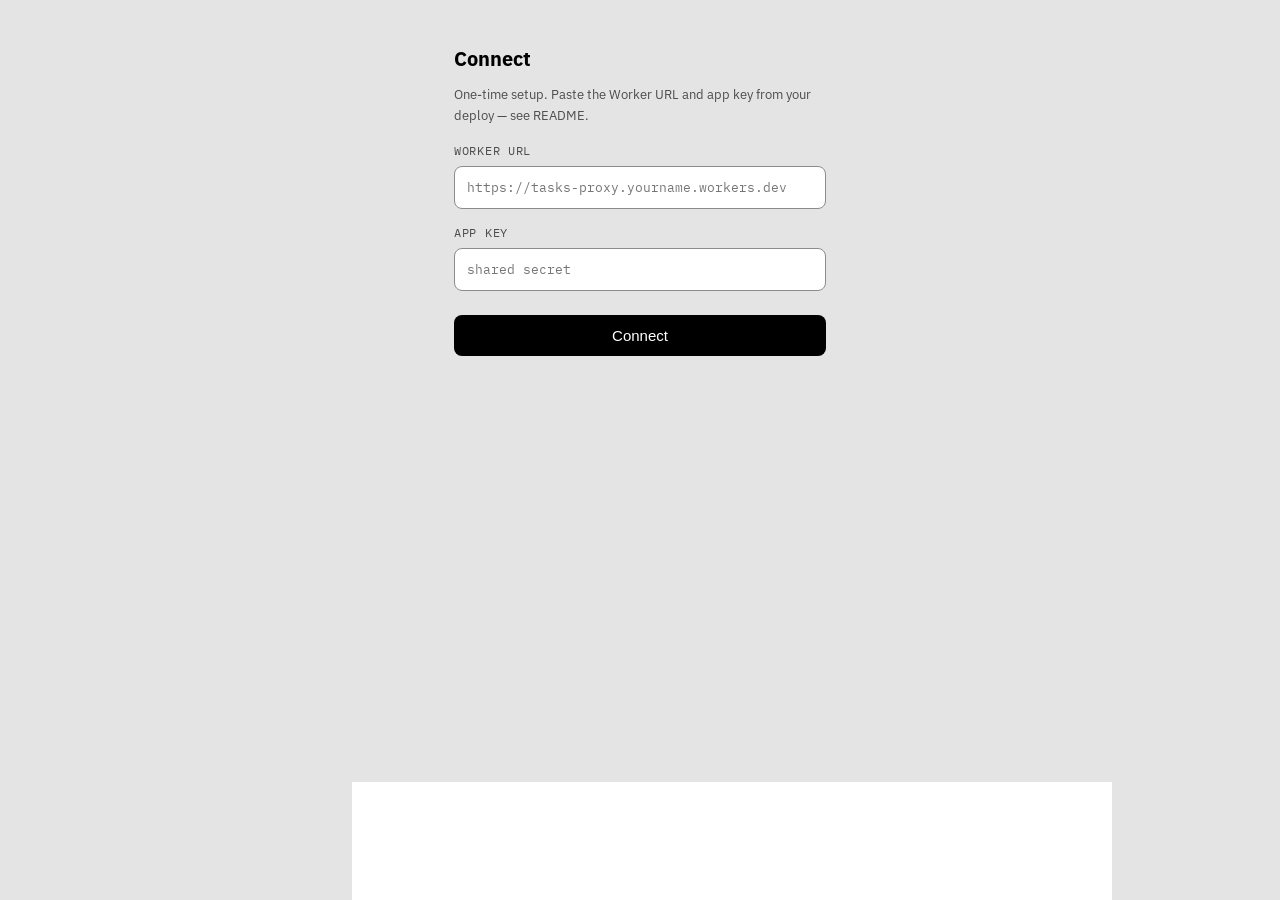
==== commit 88dc9c25: "4.8: desktop workspace — sidebar + Today pane (sw v56) - ≥900px: the bottom tab bar becomes a left s" ====
--- a/index.html
+++ b/index.html
@@ -154,12 +154,20 @@
      .bottom-scrim comment. Same visibility lifecycle as #tabbar. -->
 <div class="bottom-scrim" id="bottom-scrim" style="display:none"></div>
 
+<!-- 4.8: on desktop (≥900px) this same nav becomes the left sidebar; the
+     brand and key hints only show there (styles.css). -->
 <nav class="tabbar gn" id="tabbar" style="display:none" role="tablist" aria-label="Primary">
-  <button class="tab-btn gn-item active" data-tab="tasks" role="tab" aria-selected="true">TASKS</button>
-  <button class="tab-btn gn-item" data-tab="calendar" role="tab" aria-selected="false">CALENDAR</button>
-  <button class="tab-btn gn-item" data-tab="journal" role="tab" aria-selected="false">JOURNAL</button>
-  <button class="tab-btn gn-item" data-tab="concursus" role="tab" aria-selected="false">CONCURSUS</button>
+  <div class="rail-brand" aria-hidden="true">NOTCH</div>
+  <button class="tab-btn gn-item active" data-tab="tasks" data-key="1" role="tab" aria-selected="true">TASKS</button>
+  <button class="tab-btn gn-item" data-tab="calendar" data-key="2" role="tab" aria-selected="false">CALENDAR</button>
+  <button class="tab-btn gn-item" data-tab="journal" data-key="3" role="tab" aria-selected="false">JOURNAL</button>
+  <button class="tab-btn gn-item" data-tab="concursus" data-key="4" role="tab" aria-selected="false">CONCURSUS</button>
+  <div class="rail-keys" aria-hidden="true"><span>n</span> new task<br><span>l</span> today's log<br><span>[ ]</span> back · next<br><span>t</span> today</div>
 </nav>
+
+<!-- 4.8 TODAY pane — desktop ≥1280px only. journal.js renders it
+     (NOTCH_JOURNAL.mountToday); app.js mounts it when the window is wide. -->
+<aside id="today-pane" class="today-pane" aria-label="Today"></aside>
 
 <script src="app.js"></script>
 <script src="concursus.js"></script>
--- a/styles.css
+++ b/styles.css
@@ -2597,7 +2597,7 @@
 .jn-month-list { border-top: 1px solid var(--border); }
 .jn-month-row {
   display: grid;
-  grid-template-columns: 48px 58px minmax(0, 1fr) 24px;
+  grid-template-columns: 48px 58px minmax(0, 1fr) auto 24px;
   align-items: center;
   gap: 6px;
   border-bottom: 1px solid var(--border);
@@ -2627,6 +2627,40 @@
 }
 .jn-month-line:focus { outline: none; box-shadow: inset 0 -1px 0 var(--ink); }
 .jn-month-peek { font-family: var(--font-mono); font-size: 12px; color: var(--ink-soft); text-align: right; }
+
+/* 4.7 — what Tasks and the calendar already hold for a date (read-only).
+   Glyphs carry the meaning (○ event, • task), never colour — e-ink first. */
+.jn-month-in { font-family: var(--font-mono); font-size: 11px; color: var(--ink-soft); white-space: nowrap; }
+.jn-in {
+  margin: 2px 0 0;
+  font-size: 13px;
+  color: var(--ink-soft);
+  white-space: nowrap;
+  overflow: hidden;
+  text-overflow: ellipsis;
+}
+.jn-sched { padding-bottom: var(--s-2); border-bottom: 1px solid var(--border); }
+.jn-sched-none { font-size: 14px; color: var(--ink-soft); padding: 2px 0 4px; }
+.jn-sched-row {
+  display: flex;
+  align-items: baseline;
+  gap: 10px;
+  width: 100%;
+  min-height: 32px;
+  padding: 4px 0;
+  border: 0;
+  background: transparent;
+  color: var(--ink);
+  font-family: var(--font-sans);
+  font-size: 15px;
+  text-align: left;
+}
+.jn-sched-task { cursor: pointer; }
+.jn-sched-text { flex: 1; min-width: 0; overflow: hidden; text-overflow: ellipsis; white-space: nowrap; }
+.jn-sched-src { font-family: var(--font-mono); font-size: 10px; letter-spacing: 0.08em; color: var(--ink-soft); }
+@media (min-width: 900px) {
+  .jn-sched-task:hover { background: var(--bg-subtle); }
+}
 
 /* ink face */
 .jn-ink { padding: var(--s-3) 12px 0; }
@@ -2688,3 +2722,162 @@
   .jn-tool.active:hover { background: var(--ink); }
   .jn-month-row:hover { background: var(--bg-subtle); }
 }
+
+/* 4.6.1 — which ink engine is live (APK only): "Fast ink" on Bigme */
+.jn-engine {
+  align-self: center;
+  margin-left: auto;
+  font-family: var(--font-mono);
+  font-size: 11px;
+  letter-spacing: 0.04em;
+  color: var(--ink-soft);
+}
+
+/* ===================================================================
+   4.8 — DESKTOP WORKSPACE.
+   ≥900px: the floating bottom bar becomes a left sidebar (same <nav>, same
+   buttons, same routing — only the layout changes). Content centres in the
+   space between the sidebar and, at ≥1280px, the TODAY pane on the right
+   (journal.js renders it). Phones and e-ink tablets below 900px are
+   untouched. Every fixed element (capture bar, scrim, sheets, toast) is
+   positioned against that content area, not the window:
+     content left  = --rail
+     content right = --today
+     column left   = --rail + max(0, (100% − --rail − --today − column) / 2)
+   =================================================================== */
+.rail-brand, .rail-keys { display: none; }
+.today-pane { display: none; }
+
+@media (min-width: 900px) {
+  :root { --rail: 184px; --today: 0px; }
+
+  body.app-shown { padding-left: var(--rail); padding-right: var(--today); }
+
+  /* --- sidebar --- */
+  .tabbar.gn {
+    --gn-bg: var(--bg) !important;
+    --gn-fg: var(--ink) !important;
+    --gn-active-bg: var(--ink) !important;
+    --gn-active-fg: var(--bg) !important;
+    --gn-border: var(--border) !important;
+    --gn-active-rule: transparent !important;
+    top: 0;
+    left: 0;
+    right: auto;
+    bottom: 0;
+    width: var(--rail);
+    max-width: none;
+    margin: 0;
+    flex-direction: column;
+    align-items: stretch;
+    gap: 2px;
+    padding: 20px 12px 16px;
+    border: 0;
+    border-right: 1px solid var(--border);
+    border-radius: 0;
+    background: var(--bg);
+  }
+  .tabbar .gn-item {
+    flex: none;
+    justify-content: space-between;
+    min-height: 40px;
+    padding: 0 12px;
+    border-radius: 8px;
+    font-size: 12px;
+  }
+  .tabbar .gn-item::after {
+    content: attr(data-key);
+    font-family: var(--font-mono);
+    font-size: 11px;
+    font-weight: 400;
+    opacity: 0.55;
+  }
+  .tabbar .gn-item:not([aria-selected="true"]):hover { background: var(--bg-subtle); }
+  .rail-brand {
+    display: block;
+    padding: 4px 12px 18px;
+    font-family: var(--font-mono);
+    font-size: 13px;
+    font-weight: 700;
+    letter-spacing: 0.24em;
+    color: var(--ink);
+  }
+  .rail-keys {
+    display: block;
+    margin-top: auto;
+    padding: 12px;
+    font-family: var(--font-mono);
+    font-size: 11px;
+    line-height: 1.9;
+    color: var(--ink-soft);
+  }
+  .rail-keys span {
+    display: inline-block;
+    min-width: 26px;
+    color: var(--ink);
+  }
+  /* The phone hides the bar while a field has focus (soft keyboard). On a
+     desktop the sidebar must stay put while you type. */
+  body.keyboard-open .tabbar.gn { display: flex !important; }
+
+  /* --- the bottom stack loses the nav: capture sits on the floor --- */
+  .capture,
+  body.keyboard-open .capture {
+    bottom: 0;
+    left: calc(var(--rail) + max(0px, (100% - var(--rail) - var(--today) - var(--desk-col)) / 2));
+    right: calc(var(--today) + max(0px, (100% - var(--rail) - var(--today) - var(--desk-col)) / 2));
+  }
+  #app main, main#list { padding-bottom: calc(var(--capture-h) + 24px); }
+  #concursus-view, #calendar-view, #journal-view { padding-bottom: 40px; }
+  .bottom-scrim,
+  body.keyboard-open .bottom-scrim {
+    display: block !important;
+    height: calc(var(--capture-h) + 8px);
+    left: calc(var(--rail) + max(0px, (100% - var(--rail) - var(--today) - var(--desk-col)) / 2));
+    right: calc(var(--today) + max(0px, (100% - var(--rail) - var(--today) - var(--desk-col)) / 2));
+  }
+  body.calendar-active .bottom-scrim,
+  body.journal-active .bottom-scrim,
+  body.concursus-active .bottom-scrim { display: none !important; }
+
+  /* --- sheets, toast: centred on the content, not the window --- */
+  .edit-sheet {
+    left: calc(var(--rail) + max(0px, (100% - var(--rail) - var(--today) - 560px) / 2));
+    right: calc(var(--today) + max(0px, (100% - var(--rail) - var(--today) - 560px) / 2));
+  }
+  .toast { left: calc(var(--rail) + (100% - var(--rail) - var(--today)) / 2); }
+}
+
+@media (min-width: 1280px) {
+  body.today-on { --today: 340px; }
+
+  .today-pane {
+    position: fixed;
+    top: 0;
+    right: 0;
+    bottom: 0;
+    z-index: 8;
+    width: var(--today);
+    overflow-y: auto;
+    padding: 20px 20px 32px;
+    box-sizing: border-box;
+    background: var(--bg);
+    color: var(--ink);
+    border-left: 1px solid var(--border);
+  }
+  body.today-on .today-pane { display: block; }
+
+  .td-head { display: flex; align-items: flex-start; justify-content: space-between; gap: 8px; margin-bottom: var(--s-2); }
+  .td-title { font-family: var(--ck-title); font-size: 22px; font-weight: 600; line-height: 1.2; }
+  .today-pane .jn-cc.td-cc { cursor: pointer; }
+  .today-pane .jn-cc.td-cc:hover { background: var(--bg-subtle); }
+  .today-pane .jn-sched-row { font-size: 14px; }
+  .today-pane .jn-text { font-size: 15px; }
+  .today-pane .jn-sig-btn { min-width: 34px; min-height: 32px; font-size: 16px; }
+  .today-pane .jn-actions { padding-right: 0; }
+
+  /* the Tasks tab's own AGENDA block would repeat the pane — drop it here */
+  body.today-on #list .agenda-group-label,
+  body.today-on #list .agenda-row,
+  body.today-on #list .agenda-more { display: none; }
+}
